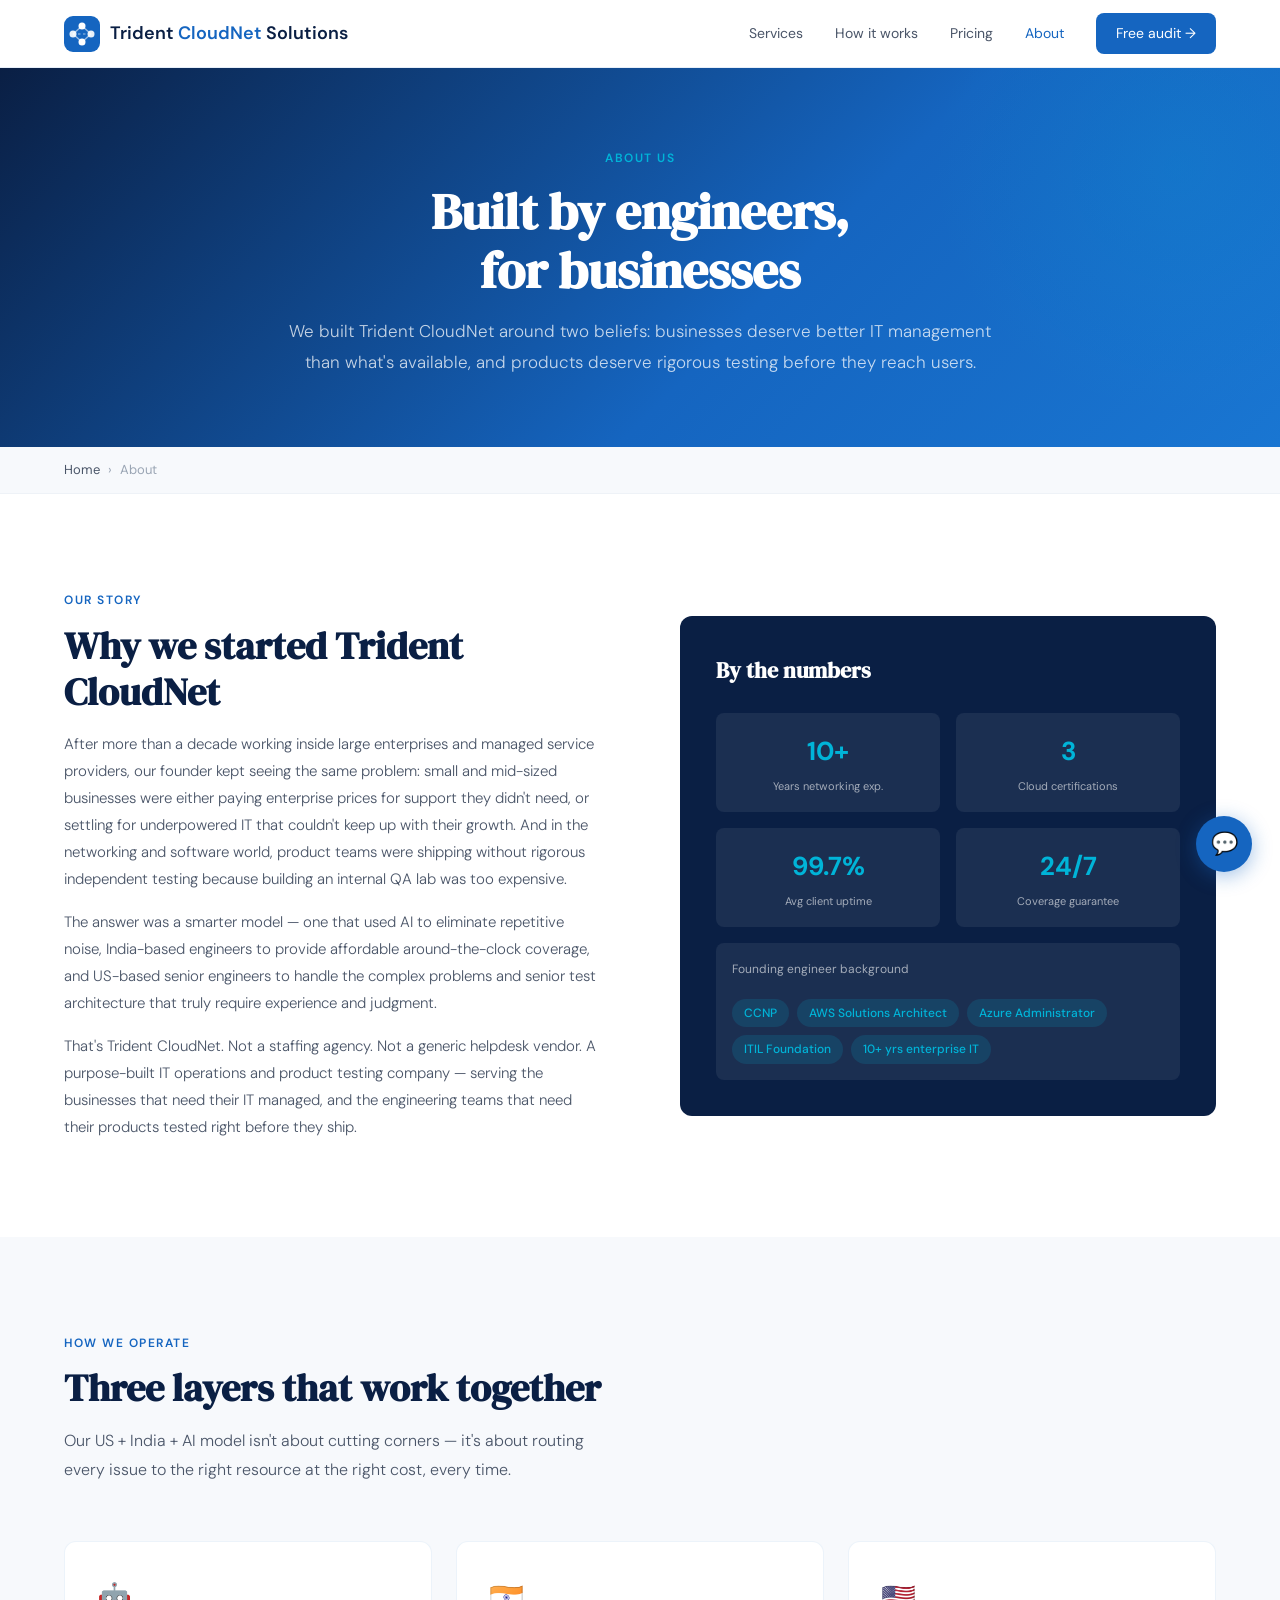
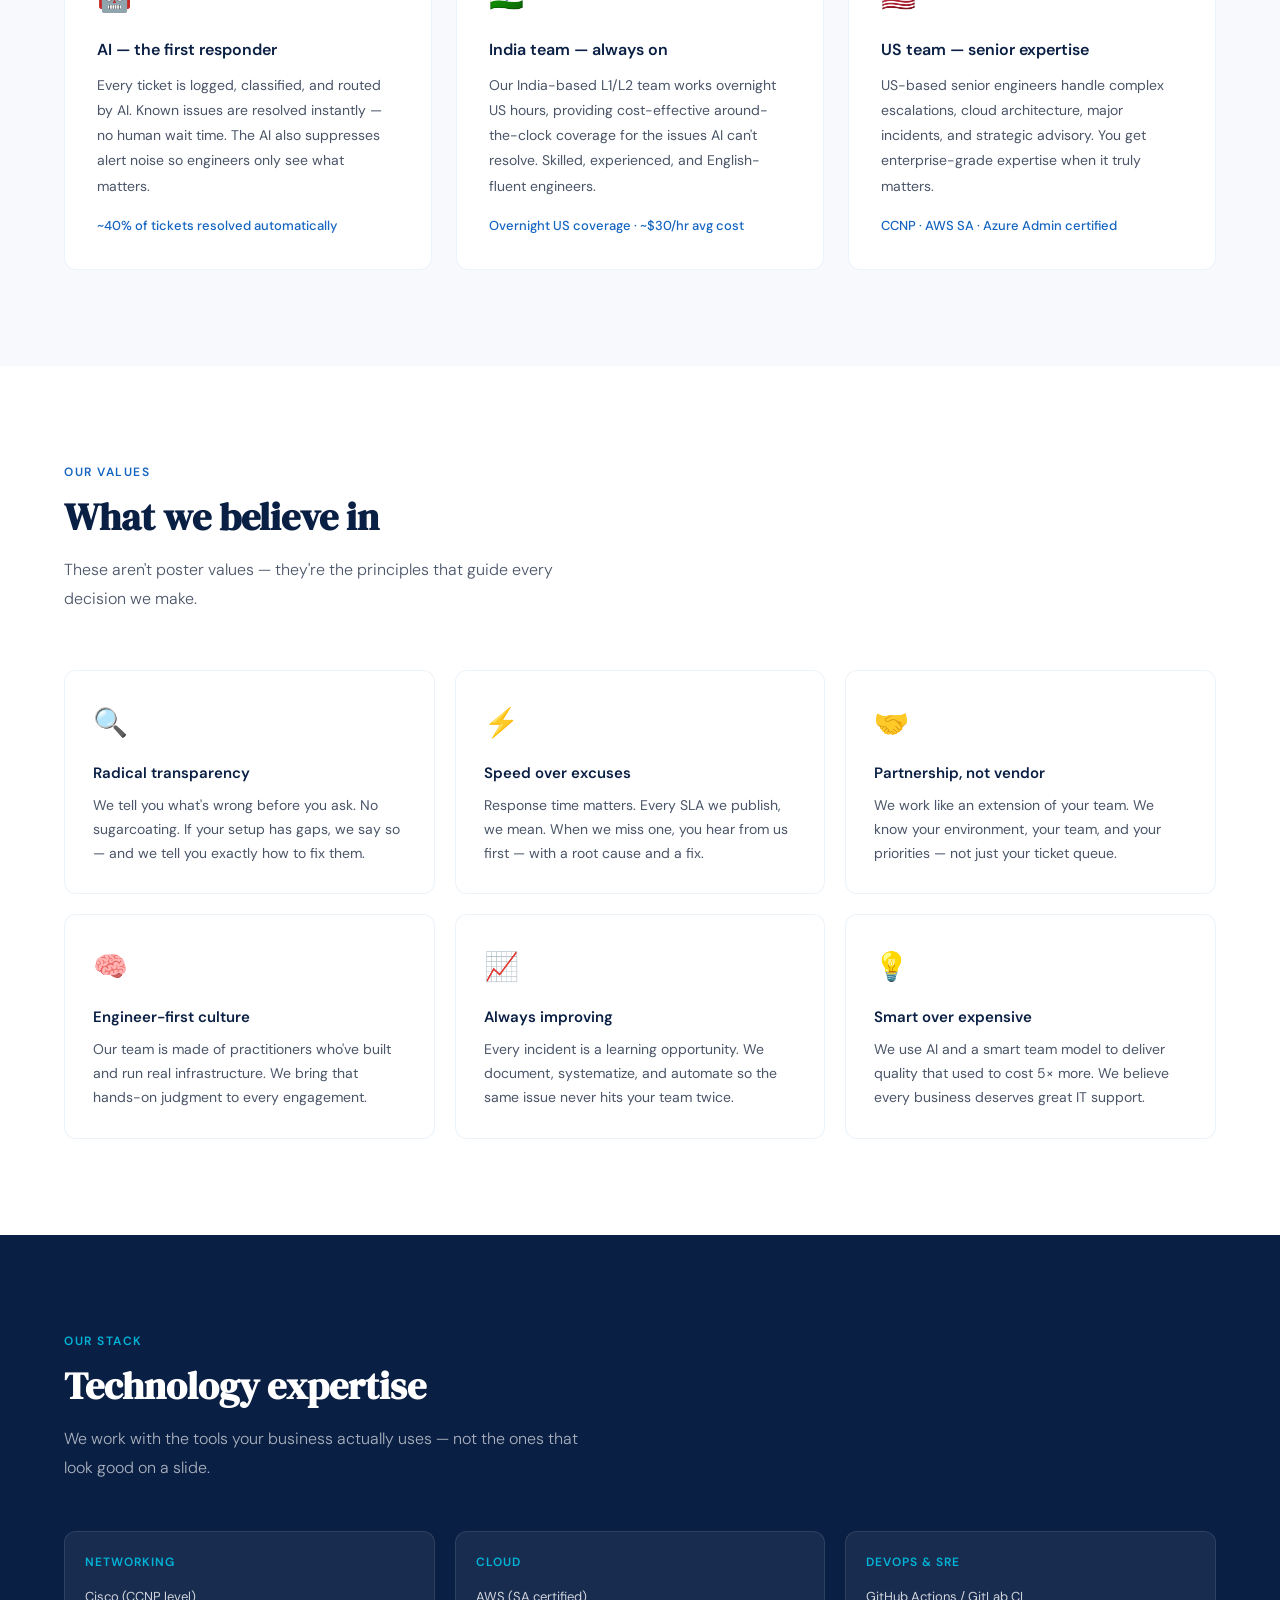
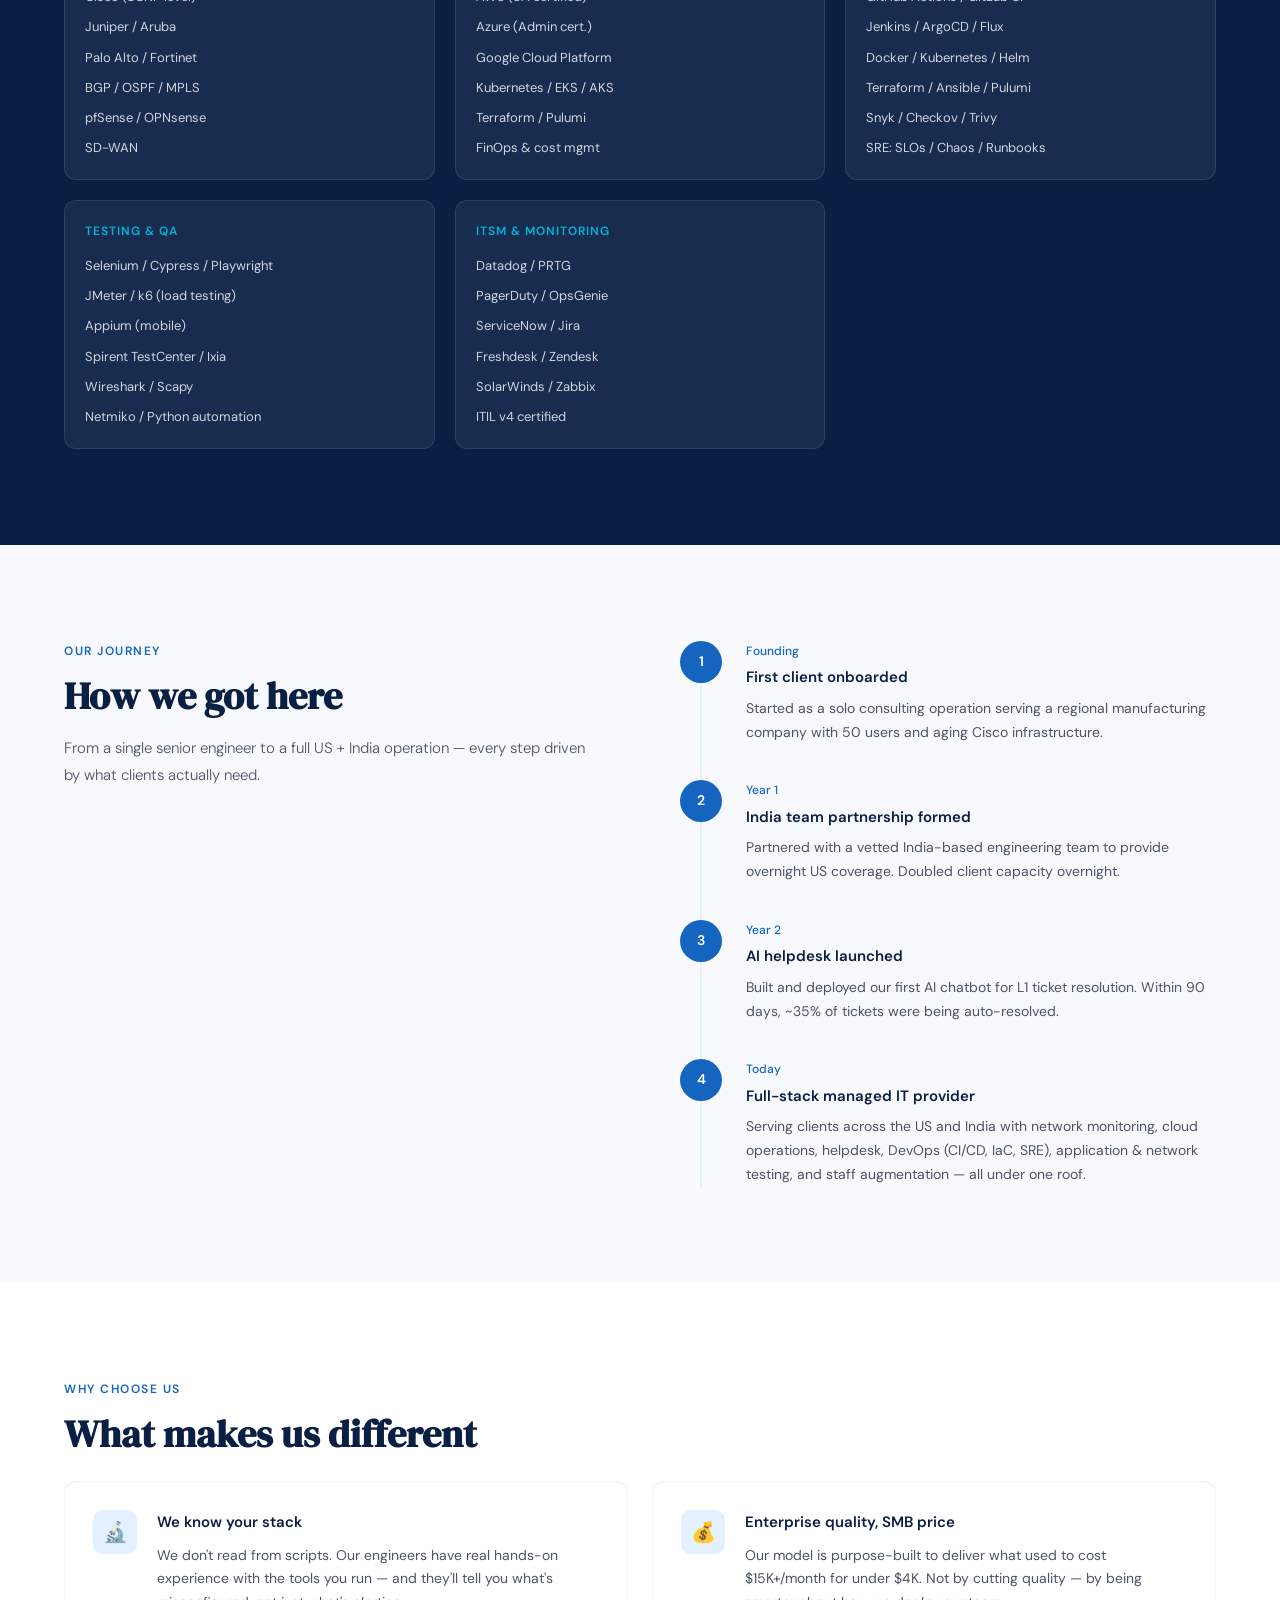
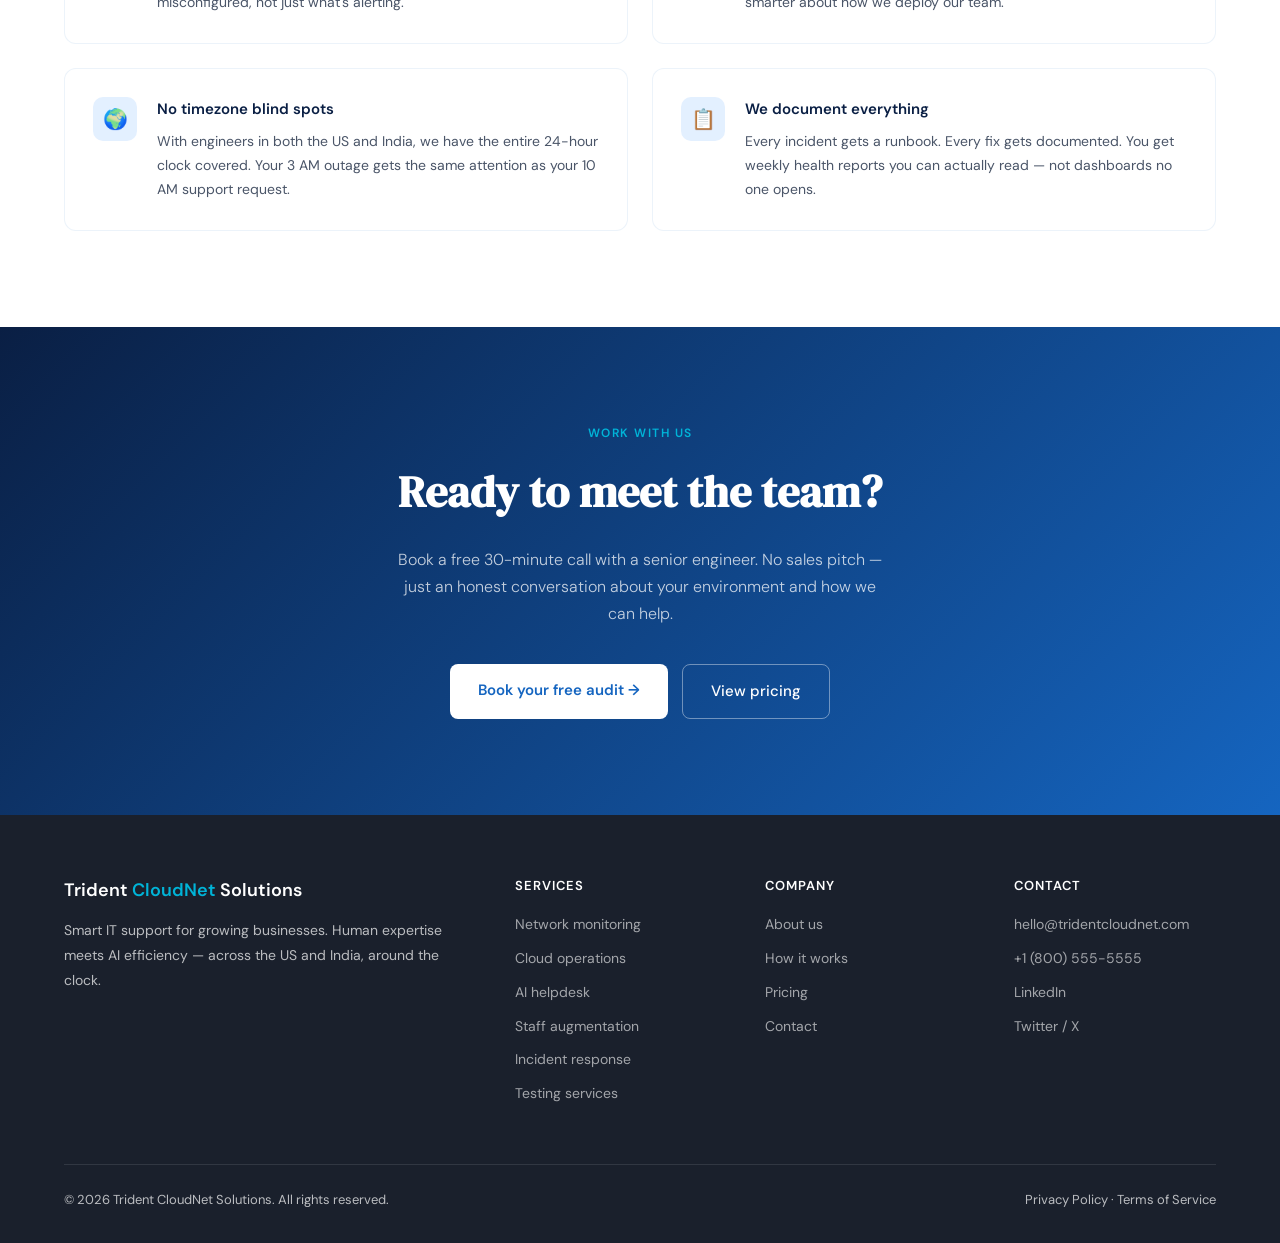
==== about.html @ 539b86b6 "Initial commit: multi-page website with MSP and testing services" ====
<!DOCTYPE html>
<html lang="en">
<head>
<meta charset="UTF-8"/>
<meta name="viewport" content="width=device-width, initial-scale=1.0"/>
<title>About Us – Trident CloudNet Solutions</title>
<meta name="description" content="Built by engineers with 10+ years in networking, cloud, IT operations, and product testing. Our US + India + AI model serves both MSP and testing clients with equal depth."/>
<link rel="preconnect" href="https://fonts.googleapis.com"/>
<link href="https://fonts.googleapis.com/css2?family=DM+Sans:ital,opsz,wght@0,9..40,300;0,9..40,400;0,9..40,500;0,9..40,600;1,9..40,300&family=DM+Serif+Display:ital@0;1&display=swap" rel="stylesheet"/>
<link rel="stylesheet" href="css/styles.css"/>
</head>
<body>

<!-- NAV -->
<nav>
  <a href="index.html" class="nav-logo">
    <svg viewBox="0 0 36 36" fill="none">
      <rect width="36" height="36" rx="9" fill="#1565C0"/>
      <circle cx="9" cy="18" r="3.5" fill="white" opacity=".9"/>
      <circle cx="27" cy="18" r="3.5" fill="white" opacity=".9"/>
      <circle cx="18" cy="10" r="3.5" fill="white"/>
      <circle cx="18" cy="26" r="3.5" fill="white"/>
      <line x1="9" y1="18" x2="18" y2="10" stroke="white" stroke-width="1.5" opacity=".55"/>
      <line x1="9" y1="18" x2="18" y2="26" stroke="white" stroke-width="1.5" opacity=".55"/>
      <line x1="27" y1="18" x2="18" y2="10" stroke="white" stroke-width="1.5" opacity=".55"/>
      <line x1="27" y1="18" x2="18" y2="26" stroke="white" stroke-width="1.5" opacity=".55"/>
      <line x1="9" y1="18" x2="27" y2="18" stroke="white" stroke-width="1.5" stroke-dasharray="2.5 2.5" opacity=".4"/>
    </svg>
    <span class="nav-logo-text">Trident <span>CloudNet</span> Solutions</span>
  </a>
  <div class="nav-links">
    <a href="services.html">Services</a>
    <a href="index.html#how">How it works</a>
    <a href="pricing.html">Pricing</a>
    <a href="about.html" class="active">About</a>
    <a href="contact.html" class="nav-cta">Free audit →</a>
  </div>
  <div class="nav-hamburger" onclick="toggleMenu()">
    <span></span><span></span><span></span>
  </div>
</nav>

<!-- PAGE HERO -->
<div class="page-hero">
  <div class="page-hero-inner">
    <div class="eyebrow">About us</div>
    <h1>Built by engineers,<br>for businesses</h1>
    <p>We built Trident CloudNet around two beliefs: businesses deserve better IT management than what's available, and products deserve rigorous testing before they reach users.</p>
  </div>
</div>

<!-- BREADCRUMB -->
<div class="breadcrumb">
  <div class="breadcrumb-inner">
    <a href="index.html">Home</a>
    <span>›</span>
    <span>About</span>
  </div>
</div>

<!-- OUR STORY -->
<section>
  <div class="section-inner">
    <div class="about-grid">
      <div>
        <div class="section-eyebrow">Our story</div>
        <h2 class="section-title">Why we started Trident CloudNet</h2>
        <p style="font-size:15px;color:#4A5568;line-height:1.8;font-weight:300;margin-bottom:16px">After more than a decade working inside large enterprises and managed service providers, our founder kept seeing the same problem: small and mid-sized businesses were either paying enterprise prices for support they didn't need, or settling for underpowered IT that couldn't keep up with their growth. And in the networking and software world, product teams were shipping without rigorous independent testing because building an internal QA lab was too expensive.</p>
        <p style="font-size:15px;color:#4A5568;line-height:1.8;font-weight:300;margin-bottom:16px">The answer was a smarter model — one that used AI to eliminate repetitive noise, India-based engineers to provide affordable around-the-clock coverage, and US-based senior engineers to handle the complex problems and senior test architecture that truly require experience and judgment.</p>
        <p style="font-size:15px;color:#4A5568;line-height:1.8;font-weight:300">That's Trident CloudNet. Not a staffing agency. Not a generic helpdesk vendor. A purpose-built IT operations and product testing company — serving the businesses that need their IT managed, and the engineering teams that need their products tested right before they ship.</p>
      </div>
      <div class="about-visual">
        <h3>By the numbers</h3>
        <div class="about-stat-row">
          <div class="about-stat-box"><div class="num">10+</div><div class="lbl">Years networking exp.</div></div>
          <div class="about-stat-box"><div class="num">3</div><div class="lbl">Cloud certifications</div></div>
        </div>
        <div class="about-stat-row">
          <div class="about-stat-box"><div class="num">99.7%</div><div class="lbl">Avg client uptime</div></div>
          <div class="about-stat-box"><div class="num">24/7</div><div class="lbl">Coverage guarantee</div></div>
        </div>
        <div style="background:rgba(255,255,255,0.07);border-radius:8px;padding:16px;margin-top:4px">
          <div style="font-size:12px;color:rgba(255,255,255,0.6);margin-bottom:8px">Founding engineer background</div>
          <div class="about-expertise">
            <span class="expertise-tag">CCNP</span>
            <span class="expertise-tag">AWS Solutions Architect</span>
            <span class="expertise-tag">Azure Administrator</span>
            <span class="expertise-tag">ITIL Foundation</span>
            <span class="expertise-tag">10+ yrs enterprise IT</span>
          </div>
        </div>
      </div>
    </div>
  </div>
</section>

<!-- OUR MODEL -->
<section style="background:var(--gray-100)">
  <div class="section-inner">
    <div class="section-eyebrow">How we operate</div>
    <h2 class="section-title">Three layers that work together</h2>
    <p class="section-sub">Our US + India + AI model isn't about cutting corners — it's about routing every issue to the right resource at the right cost, every time.</p>
    <div style="display:grid;grid-template-columns:repeat(3,1fr);gap:24px">
      <div style="background:var(--white);border-radius:var(--radius);padding:32px;border:1px solid rgba(21,101,192,0.08)">
        <div style="font-size:28px;margin-bottom:14px">🤖</div>
        <h3 style="font-size:16px;font-weight:600;color:var(--navy);margin-bottom:10px">AI — the first responder</h3>
        <p style="font-size:14px;color:var(--gray-600);line-height:1.8">Every ticket is logged, classified, and routed by AI. Known issues are resolved instantly — no human wait time. The AI also suppresses alert noise so engineers only see what matters.</p>
        <div style="margin-top:16px;font-size:13px;color:var(--blue);font-weight:500">~40% of tickets resolved automatically</div>
      </div>
      <div style="background:var(--white);border-radius:var(--radius);padding:32px;border:1px solid rgba(21,101,192,0.08)">
        <div style="font-size:28px;margin-bottom:14px">🇮🇳</div>
        <h3 style="font-size:16px;font-weight:600;color:var(--navy);margin-bottom:10px">India team — always on</h3>
        <p style="font-size:14px;color:var(--gray-600);line-height:1.8">Our India-based L1/L2 team works overnight US hours, providing cost-effective around-the-clock coverage for the issues AI can't resolve. Skilled, experienced, and English-fluent engineers.</p>
        <div style="margin-top:16px;font-size:13px;color:var(--blue);font-weight:500">Overnight US coverage · ~$30/hr avg cost</div>
      </div>
      <div style="background:var(--white);border-radius:var(--radius);padding:32px;border:1px solid rgba(21,101,192,0.08)">
        <div style="font-size:28px;margin-bottom:14px">🇺🇸</div>
        <h3 style="font-size:16px;font-weight:600;color:var(--navy);margin-bottom:10px">US team — senior expertise</h3>
        <p style="font-size:14px;color:var(--gray-600);line-height:1.8">US-based senior engineers handle complex escalations, cloud architecture, major incidents, and strategic advisory. You get enterprise-grade expertise when it truly matters.</p>
        <div style="margin-top:16px;font-size:13px;color:var(--blue);font-weight:500">CCNP · AWS SA · Azure Admin certified</div>
      </div>
    </div>
  </div>
</section>

<!-- VALUES -->
<section>
  <div class="section-inner">
    <div class="section-eyebrow">Our values</div>
    <h2 class="section-title">What we believe in</h2>
    <p class="section-sub">These aren't poster values — they're the principles that guide every decision we make.</p>
    <div class="values-grid">
      <div class="value-card">
        <div class="value-icon">🔍</div>
        <h3>Radical transparency</h3>
        <p>We tell you what's wrong before you ask. No sugarcoating. If your setup has gaps, we say so — and we tell you exactly how to fix them.</p>
      </div>
      <div class="value-card">
        <div class="value-icon">⚡</div>
        <h3>Speed over excuses</h3>
        <p>Response time matters. Every SLA we publish, we mean. When we miss one, you hear from us first — with a root cause and a fix.</p>
      </div>
      <div class="value-card">
        <div class="value-icon">🤝</div>
        <h3>Partnership, not vendor</h3>
        <p>We work like an extension of your team. We know your environment, your team, and your priorities — not just your ticket queue.</p>
      </div>
      <div class="value-card">
        <div class="value-icon">🧠</div>
        <h3>Engineer-first culture</h3>
        <p>Our team is made of practitioners who've built and run real infrastructure. We bring that hands-on judgment to every engagement.</p>
      </div>
      <div class="value-card">
        <div class="value-icon">📈</div>
        <h3>Always improving</h3>
        <p>Every incident is a learning opportunity. We document, systematize, and automate so the same issue never hits your team twice.</p>
      </div>
      <div class="value-card">
        <div class="value-icon">💡</div>
        <h3>Smart over expensive</h3>
        <p>We use AI and a smart team model to deliver quality that used to cost 5× more. We believe every business deserves great IT support.</p>
      </div>
    </div>
  </div>
</section>

<!-- EXPERTISE -->
<section style="background:var(--navy)">
  <div class="section-inner">
    <div class="section-eyebrow" style="color:var(--accent)">Our stack</div>
    <h2 class="section-title" style="color:white">Technology expertise</h2>
    <p style="font-size:16px;color:rgba(255,255,255,0.65);max-width:520px;line-height:1.8;margin-bottom:48px;font-weight:300">We work with the tools your business actually uses — not the ones that look good on a slide.</p>
    <div style="display:grid;grid-template-columns:repeat(3,1fr);gap:20px">
      <div style="background:rgba(255,255,255,0.06);border:1px solid rgba(255,255,255,0.1);border-radius:var(--radius);padding:20px">
        <div style="font-size:12px;font-weight:600;color:var(--accent);text-transform:uppercase;letter-spacing:1px;margin-bottom:14px">Networking</div>
        <div style="display:flex;flex-direction:column;gap:8px">
          <span style="font-size:13px;color:rgba(255,255,255,0.8)">Cisco (CCNP level)</span>
          <span style="font-size:13px;color:rgba(255,255,255,0.8)">Juniper / Aruba</span>
          <span style="font-size:13px;color:rgba(255,255,255,0.8)">Palo Alto / Fortinet</span>
          <span style="font-size:13px;color:rgba(255,255,255,0.8)">BGP / OSPF / MPLS</span>
          <span style="font-size:13px;color:rgba(255,255,255,0.8)">pfSense / OPNsense</span>
          <span style="font-size:13px;color:rgba(255,255,255,0.8)">SD-WAN</span>
        </div>
      </div>
      <div style="background:rgba(255,255,255,0.06);border:1px solid rgba(255,255,255,0.1);border-radius:var(--radius);padding:20px">
        <div style="font-size:12px;font-weight:600;color:var(--accent);text-transform:uppercase;letter-spacing:1px;margin-bottom:14px">Cloud</div>
        <div style="display:flex;flex-direction:column;gap:8px">
          <span style="font-size:13px;color:rgba(255,255,255,0.8)">AWS (SA certified)</span>
          <span style="font-size:13px;color:rgba(255,255,255,0.8)">Azure (Admin cert.)</span>
          <span style="font-size:13px;color:rgba(255,255,255,0.8)">Google Cloud Platform</span>
          <span style="font-size:13px;color:rgba(255,255,255,0.8)">Kubernetes / EKS / AKS</span>
          <span style="font-size:13px;color:rgba(255,255,255,0.8)">Terraform / Pulumi</span>
          <span style="font-size:13px;color:rgba(255,255,255,0.8)">FinOps &amp; cost mgmt</span>
        </div>
      </div>
      <div style="background:rgba(255,255,255,0.06);border:1px solid rgba(255,255,255,0.1);border-radius:var(--radius);padding:20px">
        <div style="font-size:12px;font-weight:600;color:var(--accent);text-transform:uppercase;letter-spacing:1px;margin-bottom:14px">DevOps &amp; SRE</div>
        <div style="display:flex;flex-direction:column;gap:8px">
          <span style="font-size:13px;color:rgba(255,255,255,0.8)">GitHub Actions / GitLab CI</span>
          <span style="font-size:13px;color:rgba(255,255,255,0.8)">Jenkins / ArgoCD / Flux</span>
          <span style="font-size:13px;color:rgba(255,255,255,0.8)">Docker / Kubernetes / Helm</span>
          <span style="font-size:13px;color:rgba(255,255,255,0.8)">Terraform / Ansible / Pulumi</span>
          <span style="font-size:13px;color:rgba(255,255,255,0.8)">Snyk / Checkov / Trivy</span>
          <span style="font-size:13px;color:rgba(255,255,255,0.8)">SRE: SLOs / Chaos / Runbooks</span>
        </div>
      </div>
      <div style="background:rgba(255,255,255,0.06);border:1px solid rgba(255,255,255,0.1);border-radius:var(--radius);padding:20px">
        <div style="font-size:12px;font-weight:600;color:var(--accent);text-transform:uppercase;letter-spacing:1px;margin-bottom:14px">Testing &amp; QA</div>
        <div style="display:flex;flex-direction:column;gap:8px">
          <span style="font-size:13px;color:rgba(255,255,255,0.8)">Selenium / Cypress / Playwright</span>
          <span style="font-size:13px;color:rgba(255,255,255,0.8)">JMeter / k6 (load testing)</span>
          <span style="font-size:13px;color:rgba(255,255,255,0.8)">Appium (mobile)</span>
          <span style="font-size:13px;color:rgba(255,255,255,0.8)">Spirent TestCenter / Ixia</span>
          <span style="font-size:13px;color:rgba(255,255,255,0.8)">Wireshark / Scapy</span>
          <span style="font-size:13px;color:rgba(255,255,255,0.8)">Netmiko / Python automation</span>
        </div>
      </div>
      <div style="background:rgba(255,255,255,0.06);border:1px solid rgba(255,255,255,0.1);border-radius:var(--radius);padding:20px">
        <div style="font-size:12px;font-weight:600;color:var(--accent);text-transform:uppercase;letter-spacing:1px;margin-bottom:14px">ITSM &amp; monitoring</div>
        <div style="display:flex;flex-direction:column;gap:8px">
          <span style="font-size:13px;color:rgba(255,255,255,0.8)">Datadog / PRTG</span>
          <span style="font-size:13px;color:rgba(255,255,255,0.8)">PagerDuty / OpsGenie</span>
          <span style="font-size:13px;color:rgba(255,255,255,0.8)">ServiceNow / Jira</span>
          <span style="font-size:13px;color:rgba(255,255,255,0.8)">Freshdesk / Zendesk</span>
          <span style="font-size:13px;color:rgba(255,255,255,0.8)">SolarWinds / Zabbix</span>
          <span style="font-size:13px;color:rgba(255,255,255,0.8)">ITIL v4 certified</span>
        </div>
      </div>
    </div>
  </div>
</section>

<!-- MILESTONES / TIMELINE -->
<section style="background:var(--gray-100)">
  <div class="section-inner">
    <div style="display:grid;grid-template-columns:1fr 1fr;gap:80px;align-items:start">
      <div>
        <div class="section-eyebrow">Our journey</div>
        <h2 class="section-title">How we got here</h2>
        <p style="font-size:15px;color:#4A5568;line-height:1.8;font-weight:300">From a single senior engineer to a full US + India operation — every step driven by what clients actually need.</p>
      </div>
      <div class="timeline">
        <div class="timeline-item">
          <div class="timeline-dot">1</div>
          <div class="timeline-content">
            <div class="timeline-year">Founding</div>
            <h4>First client onboarded</h4>
            <p>Started as a solo consulting operation serving a regional manufacturing company with 50 users and aging Cisco infrastructure.</p>
          </div>
        </div>
        <div class="timeline-item">
          <div class="timeline-dot">2</div>
          <div class="timeline-content">
            <div class="timeline-year">Year 1</div>
            <h4>India team partnership formed</h4>
            <p>Partnered with a vetted India-based engineering team to provide overnight US coverage. Doubled client capacity overnight.</p>
          </div>
        </div>
        <div class="timeline-item">
          <div class="timeline-dot">3</div>
          <div class="timeline-content">
            <div class="timeline-year">Year 2</div>
            <h4>AI helpdesk launched</h4>
            <p>Built and deployed our first AI chatbot for L1 ticket resolution. Within 90 days, ~35% of tickets were being auto-resolved.</p>
          </div>
        </div>
        <div class="timeline-item">
          <div class="timeline-dot">4</div>
          <div class="timeline-content">
            <div class="timeline-year">Today</div>
            <h4>Full-stack managed IT provider</h4>
            <p>Serving clients across the US and India with network monitoring, cloud operations, helpdesk, DevOps (CI/CD, IaC, SRE), application &amp; network testing, and staff augmentation — all under one roof.</p>
          </div>
        </div>
      </div>
    </div>
  </div>
</section>

<!-- WHY US -->
<section>
  <div class="section-inner">
    <div class="section-eyebrow">Why choose us</div>
    <h2 class="section-title">What makes us different</h2>
    <div style="display:grid;grid-template-columns:1fr 1fr;gap:24px;margin-top:24px">
      <div style="background:var(--white);border:1px solid rgba(21,101,192,0.08);border-radius:var(--radius);padding:28px;display:flex;gap:20px">
        <div style="width:44px;height:44px;border-radius:10px;background:var(--blue-pale);display:flex;align-items:center;justify-content:center;flex-shrink:0;font-size:20px">🔬</div>
        <div>
          <h3 style="font-size:15px;font-weight:600;color:var(--navy);margin-bottom:8px">We know your stack</h3>
          <p style="font-size:14px;color:var(--gray-600);line-height:1.7">We don't read from scripts. Our engineers have real hands-on experience with the tools you run — and they'll tell you what's misconfigured, not just what's alerting.</p>
        </div>
      </div>
      <div style="background:var(--white);border:1px solid rgba(21,101,192,0.08);border-radius:var(--radius);padding:28px;display:flex;gap:20px">
        <div style="width:44px;height:44px;border-radius:10px;background:var(--blue-pale);display:flex;align-items:center;justify-content:center;flex-shrink:0;font-size:20px">💰</div>
        <div>
          <h3 style="font-size:15px;font-weight:600;color:var(--navy);margin-bottom:8px">Enterprise quality, SMB price</h3>
          <p style="font-size:14px;color:var(--gray-600);line-height:1.7">Our model is purpose-built to deliver what used to cost $15K+/month for under $4K. Not by cutting quality — by being smarter about how we deploy our team.</p>
        </div>
      </div>
      <div style="background:var(--white);border:1px solid rgba(21,101,192,0.08);border-radius:var(--radius);padding:28px;display:flex;gap:20px">
        <div style="width:44px;height:44px;border-radius:10px;background:var(--blue-pale);display:flex;align-items:center;justify-content:center;flex-shrink:0;font-size:20px">🌍</div>
        <div>
          <h3 style="font-size:15px;font-weight:600;color:var(--navy);margin-bottom:8px">No timezone blind spots</h3>
          <p style="font-size:14px;color:var(--gray-600);line-height:1.7">With engineers in both the US and India, we have the entire 24-hour clock covered. Your 3 AM outage gets the same attention as your 10 AM support request.</p>
        </div>
      </div>
      <div style="background:var(--white);border:1px solid rgba(21,101,192,0.08);border-radius:var(--radius);padding:28px;display:flex;gap:20px">
        <div style="width:44px;height:44px;border-radius:10px;background:var(--blue-pale);display:flex;align-items:center;justify-content:center;flex-shrink:0;font-size:20px">📋</div>
        <div>
          <h3 style="font-size:15px;font-weight:600;color:var(--navy);margin-bottom:8px">We document everything</h3>
          <p style="font-size:14px;color:var(--gray-600);line-height:1.7">Every incident gets a runbook. Every fix gets documented. You get weekly health reports you can actually read — not dashboards no one opens.</p>
        </div>
      </div>
    </div>
  </div>
</section>

<!-- CTA -->
<section class="cta-section">
  <div class="section-inner">
    <div class="section-eyebrow" style="color:#00B4D8">Work with us</div>
    <h2>Ready to meet the team?</h2>
    <p>Book a free 30-minute call with a senior engineer. No sales pitch — just an honest conversation about your environment and how we can help.</p>
    <div class="cta-btns">
      <a href="contact.html" class="btn-white">Book your free audit →</a>
      <a href="pricing.html" class="btn-ghost">View pricing</a>
    </div>
  </div>
</section>

<!-- FOOTER -->
<footer>
  <div class="footer-inner">
    <div class="footer-top">
      <div class="footer-brand">
        <h3>Trident <span>CloudNet</span> Solutions</h3>
        <p>Smart IT support for growing businesses. Human expertise meets AI efficiency — across the US and India, around the clock.</p>
      </div>
      <div class="footer-col">
        <h4>Services</h4>
        <a href="services.html">Network monitoring</a>
        <a href="services.html">Cloud operations</a>
        <a href="services.html">AI helpdesk</a>
        <a href="services.html">Staff augmentation</a>
        <a href="services.html">Incident response</a>
        <a href="services.html#testing">Testing services</a>
      </div>
      <div class="footer-col">
        <h4>Company</h4>
        <a href="about.html">About us</a>
        <a href="index.html#how">How it works</a>
        <a href="pricing.html">Pricing</a>
        <a href="contact.html">Contact</a>
      </div>
      <div class="footer-col">
        <h4>Contact</h4>
        <a href="mailto:hello@tridentcloudnet.com">hello@tridentcloudnet.com</a>
        <a href="tel:+18005555555">+1 (800) 555-5555</a>
        <a href="#">LinkedIn</a>
        <a href="#">Twitter / X</a>
      </div>
    </div>
    <div class="footer-bottom">
      <span>© 2026 Trident CloudNet Solutions. All rights reserved.</span>
      <span>Privacy Policy · Terms of Service</span>
    </div>
  </div>
</footer>

<!-- CHAT WIDGET -->
<div class="chat-widget">
  <div class="chat-panel" id="chatPanel">
    <div class="chat-header">
      <div class="chat-avatar">🤖</div>
      <div class="chat-header-info">
        <h4>Trident CloudNet AI Support</h4>
        <p>Typically replies in seconds</p>
      </div>
    </div>
    <div class="chat-messages" id="chatMessages">
      <div class="chat-msg bot">Want to learn more about how we work? Ask me anything. 👋</div>
    </div>
    <div class="chat-quick" id="quickBtns">
      <button class="chat-quick-btn" onclick="quickMsg('What services do you offer?')">Services</button>
      <button class="chat-quick-btn" onclick="quickMsg('What is your pricing?')">Pricing</button>
      <button class="chat-quick-btn" onclick="quickMsg('Book a free audit')">Free audit</button>
    </div>
    <div class="chat-input-row">
      <input type="text" id="chatInput" placeholder="Type a message..." onkeypress="handleKey(event)"/>
      <button class="chat-send" onclick="sendMsg()">
        <svg viewBox="0 0 24 24"><path d="M22 2L11 13M22 2L15 22 11 13 2 9l20-7z"/></svg>
      </button>
    </div>
  </div>
  <button class="chat-btn" onclick="toggleChat()" title="Chat with us">💬</button>
</div>

<script src="js/main.js"></script>
</body>
</html>
---- css/styles.css ----
/* =============================================
   Trident CloudNet Solutions — Shared Styles
   ============================================= */

*, *::before, *::after { box-sizing: border-box; margin: 0; padding: 0; }

:root {
  --navy: #0A1F44;
  --blue: #1565C0;
  --blue-light: #1976D2;
  --blue-pale: #E3F0FF;
  --accent: #00B4D8;
  --white: #FFFFFF;
  --gray-100: #F7F9FC;
  --gray-200: #EEF2F7;
  --gray-400: #9AA5B4;
  --gray-600: #4A5568;
  --gray-900: #1A202C;
  --green: #22C55E;
  --radius: 12px;
  --radius-sm: 8px;
  --shadow: 0 4px 24px rgba(10,31,68,0.08);
  --shadow-md: 0 8px 40px rgba(10,31,68,0.13);
}

html { scroll-behavior: smooth; }
body { font-family: 'DM Sans', sans-serif; color: var(--gray-900); background: var(--white); font-size: 16px; line-height: 1.7; }

/* ---- NAV ---- */
nav {
  position: sticky; top: 0; z-index: 100;
  display: flex; align-items: center; justify-content: space-between;
  padding: 0 5%; height: 68px;
  background: rgba(255,255,255,0.96); backdrop-filter: blur(12px);
  border-bottom: 1px solid rgba(21,101,192,0.1);
}
.nav-logo { display: flex; align-items: center; gap: 10px; text-decoration: none; }
.nav-logo svg { width: 36px; height: 36px; }
.nav-logo-text { font-size: 18px; font-weight: 600; color: var(--navy); }
.nav-logo-text span { color: var(--blue); }
.nav-links { display: flex; align-items: center; gap: 32px; }
.nav-links a { text-decoration: none; font-size: 14px; color: var(--gray-600); font-weight: 400; transition: color .2s; }
.nav-links a:hover, .nav-links a.active { color: var(--blue); }
.nav-cta { background: var(--blue); color: #fff !important; padding: 9px 20px; border-radius: var(--radius-sm); font-size: 14px; font-weight: 500; text-decoration: none; transition: background .2s, transform .1s; display: inline-block; }
.nav-cta:hover { background: var(--blue-light) !important; transform: translateY(-1px); }
.nav-hamburger { display: none; flex-direction: column; gap: 5px; cursor: pointer; padding: 4px; }
.nav-hamburger span { width: 22px; height: 2px; background: var(--gray-900); border-radius: 2px; }

/* ---- HERO (home) ---- */
.hero {
  min-height: 88vh; display: flex; align-items: center;
  padding: 80px 5%;
  background: linear-gradient(135deg, #f0f6ff 0%, #ffffff 50%, #e8f4fb 100%);
  position: relative; overflow: hidden;
}
.hero::before {
  content: ''; position: absolute; top: -200px; right: -200px;
  width: 600px; height: 600px; border-radius: 50%;
  background: radial-gradient(circle, rgba(21,101,192,0.06) 0%, transparent 70%);
  pointer-events: none;
}
.hero-inner { max-width: 1200px; margin: 0 auto; display: grid; grid-template-columns: 1fr 1fr; gap: 80px; align-items: center; width: 100%; }
.hero-badge { display: inline-flex; align-items: center; gap: 8px; background: var(--blue-pale); border: 1px solid rgba(21,101,192,0.2); border-radius: 20px; padding: 6px 16px; font-size: 13px; color: var(--blue); margin-bottom: 24px; font-weight: 500; }
.hero-badge-dot { width: 7px; height: 7px; border-radius: 50%; background: var(--green); animation: pulse 2s infinite; }
@keyframes pulse { 0%,100%{opacity:1;transform:scale(1)} 50%{opacity:.6;transform:scale(1.3)} }
.hero h1 { font-family: 'DM Serif Display', serif; font-size: clamp(36px, 4.5vw, 56px); line-height: 1.15; color: var(--navy); margin-bottom: 20px; }
.hero h1 em { font-style: italic; color: var(--blue); }
.hero-sub { font-size: 17px; color: var(--gray-600); max-width: 480px; margin-bottom: 36px; line-height: 1.8; font-weight: 300; }
.hero-btns { display: flex; gap: 14px; flex-wrap: wrap; margin-bottom: 48px; }
.hero-trust { display: flex; align-items: center; gap: 16px; flex-wrap: wrap; }
.hero-flag-chip { display: flex; align-items: center; gap: 6px; font-size: 13px; color: var(--gray-600); }
.hero-flag-chip .flag { font-size: 18px; }
.hero-divider { color: var(--gray-400); }

/* Hero visual cards */
.hero-visual { position: relative; }
.hero-card-main {
  background: var(--white); border-radius: var(--radius); padding: 28px;
  box-shadow: var(--shadow-md); border: 1px solid rgba(21,101,192,0.1);
}
.hero-card-main h3 { font-size: 13px; font-weight: 500; color: var(--gray-600); margin-bottom: 20px; text-transform: uppercase; letter-spacing: .8px; }
.ticket-item { display: flex; align-items: center; gap: 12px; padding: 10px 0; border-bottom: 1px solid var(--gray-200); }
.ticket-item:last-child { border: none; }
.ticket-dot { width: 8px; height: 8px; border-radius: 50%; flex-shrink: 0; }
.dot-green { background: var(--green); }
.dot-blue { background: var(--blue); }
.dot-orange { background: #F59E0B; }
.ticket-info { flex: 1; }
.ticket-title { font-size: 13px; font-weight: 500; color: var(--gray-900); }
.ticket-sub { font-size: 11px; color: var(--gray-400); }
.ticket-badge { font-size: 11px; padding: 2px 8px; border-radius: 10px; font-weight: 500; }
.badge-ai { background: #E0F2FE; color: #0369A1; }
.badge-human { background: #D1FAE5; color: #065F46; }
.badge-open { background: #FEF3C7; color: #92400E; }
.hero-card-float {
  position: absolute; bottom: -20px; right: -20px;
  background: var(--navy); border-radius: var(--radius-sm); padding: 16px 20px;
  color: white; min-width: 180px; box-shadow: var(--shadow-md);
}
.hero-card-float .stat-num { font-size: 28px; font-weight: 600; color: var(--accent); }
.hero-card-float .stat-label { font-size: 12px; color: rgba(255,255,255,0.7); margin-top: 2px; }
.hero-card-float2 {
  position: absolute; top: -24px; left: -24px;
  background: var(--green); border-radius: var(--radius-sm); padding: 12px 16px;
  color: white; box-shadow: var(--shadow);
}
.hero-card-float2 .float-text { font-size: 12px; font-weight: 500; }
.hero-card-float2 .float-sub { font-size: 11px; opacity: 0.85; }

/* ---- PAGE HERO (inner pages) ---- */
.page-hero {
  background: linear-gradient(135deg, var(--navy) 0%, #1565C0 60%, #1976D2 100%);
  padding: 80px 5% 70px;
  text-align: center;
  position: relative;
  overflow: hidden;
}
.page-hero::before {
  content: ''; position: absolute; top: -150px; right: -150px;
  width: 500px; height: 500px; border-radius: 50%;
  background: radial-gradient(circle, rgba(0,180,216,0.12) 0%, transparent 70%);
  pointer-events: none;
}
.page-hero-inner { max-width: 720px; margin: 0 auto; position: relative; }
.page-hero .eyebrow { font-size: 12px; font-weight: 600; color: var(--accent); text-transform: uppercase; letter-spacing: 1.5px; margin-bottom: 14px; }
.page-hero h1 { font-family: 'DM Serif Display', serif; font-size: clamp(32px, 4vw, 52px); color: white; line-height: 1.15; margin-bottom: 16px; }
.page-hero p { font-size: 17px; color: rgba(255,255,255,0.75); font-weight: 300; line-height: 1.8; }

/* ---- BREADCRUMB ---- */
.breadcrumb { background: var(--gray-100); border-bottom: 1px solid var(--gray-200); padding: 12px 5%; }
.breadcrumb-inner { max-width: 1200px; margin: 0 auto; display: flex; align-items: center; gap: 8px; font-size: 13px; color: var(--gray-400); }
.breadcrumb a { color: var(--gray-600); text-decoration: none; transition: color .2s; }
.breadcrumb a:hover { color: var(--blue); }
.breadcrumb span { color: var(--gray-400); }

/* ---- STATS BAR ---- */
.stats-bar { background: var(--navy); padding: 40px 5%; }
.stats-inner { max-width: 1200px; margin: 0 auto; display: grid; grid-template-columns: repeat(4,1fr); gap: 1px; }
.stat-box { text-align: center; padding: 0 24px; border-right: 1px solid rgba(255,255,255,0.1); }
.stat-box:last-child { border: none; }
.stat-box-num { font-size: 36px; font-weight: 600; color: var(--accent); font-family: 'DM Serif Display', serif; }
.stat-box-label { font-size: 13px; color: rgba(255,255,255,0.65); margin-top: 4px; }

/* ---- BUTTONS ---- */
.btn-primary { background: var(--blue); color: #fff; padding: 14px 28px; border-radius: var(--radius-sm); font-size: 15px; font-weight: 500; text-decoration: none; transition: all .2s; display: inline-block; border: none; cursor: pointer; }
.btn-primary:hover { background: var(--blue-light); transform: translateY(-2px); box-shadow: 0 8px 24px rgba(21,101,192,0.3); }
.btn-outline { background: transparent; color: var(--navy); padding: 14px 28px; border-radius: var(--radius-sm); font-size: 15px; font-weight: 500; text-decoration: none; border: 1.5px solid rgba(10,31,68,0.2); transition: all .2s; display: inline-block; cursor: pointer; }
.btn-outline:hover { border-color: var(--blue); color: var(--blue); }
.btn-white { background: white; color: var(--blue); padding: 14px 28px; border-radius: var(--radius-sm); font-size: 15px; font-weight: 600; text-decoration: none; transition: all .2s; display: inline-block; }
.btn-white:hover { transform: translateY(-2px); box-shadow: 0 8px 24px rgba(0,0,0,0.2); }
.btn-ghost { background: transparent; color: white; padding: 14px 28px; border-radius: var(--radius-sm); font-size: 15px; font-weight: 500; text-decoration: none; border: 1.5px solid rgba(255,255,255,0.4); transition: all .2s; display: inline-block; }
.btn-ghost:hover { background: rgba(255,255,255,0.1); }

/* ---- SECTIONS ---- */
section { padding: 96px 5%; }
.section-inner { max-width: 1200px; margin: 0 auto; }
.section-eyebrow { font-size: 12px; font-weight: 600; color: var(--blue); text-transform: uppercase; letter-spacing: 1.5px; margin-bottom: 12px; }
.section-title { font-family: 'DM Serif Display', serif; font-size: clamp(28px, 3vw, 42px); color: var(--navy); line-height: 1.2; margin-bottom: 16px; }
.section-sub { font-size: 16px; color: var(--gray-600); max-width: 520px; line-height: 1.8; margin-bottom: 56px; font-weight: 300; }

/* ---- SERVICES ---- */
.services-bg { background: var(--gray-100); }
.services-grid { display: grid; grid-template-columns: repeat(3,1fr); gap: 20px; }
.service-card { background: var(--white); border-radius: var(--radius); padding: 28px; border: 1px solid rgba(21,101,192,0.08); transition: all .25s; }
.service-card:hover { transform: translateY(-4px); box-shadow: var(--shadow-md); border-color: rgba(21,101,192,0.2); }
.service-icon { width: 44px; height: 44px; border-radius: 10px; display: flex; align-items: center; justify-content: center; margin-bottom: 18px; }
.service-card h3 { font-size: 16px; font-weight: 600; color: var(--navy); margin-bottom: 8px; }
.service-card p { font-size: 14px; color: var(--gray-600); line-height: 1.7; }
.service-tag { display: inline-block; font-size: 11px; font-weight: 500; padding: 3px 10px; border-radius: 10px; margin-top: 14px; }
.service-card .service-features { list-style: none; margin-top: 16px; display: flex; flex-direction: column; gap: 8px; }
.service-card .service-features li { font-size: 13px; color: var(--gray-600); display: flex; align-items: flex-start; gap: 8px; }
.service-card .service-features li::before { content: '✓'; color: var(--green); font-weight: 700; flex-shrink: 0; }
.service-card .service-tools { display: flex; flex-wrap: wrap; gap: 6px; margin-top: 16px; }
.tool-tag { font-size: 11px; background: var(--gray-200); color: var(--gray-600); padding: 3px 9px; border-radius: 8px; }

/* ---- HOW IT WORKS ---- */
.how-grid { display: grid; grid-template-columns: repeat(4,1fr); gap: 24px; position: relative; }
.how-grid::before {
  content: ''; position: absolute; top: 28px; left: 60px; right: 60px; height: 2px;
  background: repeating-linear-gradient(90deg, var(--blue) 0, var(--blue) 8px, transparent 8px, transparent 16px);
  opacity: 0.25; z-index: 0;
}
.how-step { background: var(--white); border-radius: var(--radius); padding: 28px 22px; border: 1px solid rgba(21,101,192,0.08); position: relative; z-index: 1; text-align: center; }
.how-num { width: 44px; height: 44px; border-radius: 50%; background: var(--blue); color: white; font-size: 16px; font-weight: 600; display: flex; align-items: center; justify-content: center; margin: 0 auto 18px; }
.how-step h3 { font-size: 15px; font-weight: 600; color: var(--navy); margin-bottom: 8px; }
.how-step p { font-size: 13px; color: var(--gray-600); line-height: 1.7; }

/* ---- AI STACK ---- */
.ai-bg { background: var(--navy); }
.ai-bg .section-title { color: var(--white); }
.ai-bg .section-sub { color: rgba(255,255,255,0.65); }
.ai-bg .section-eyebrow { color: var(--accent); }
.ai-flow { display: flex; align-items: center; gap: 0; margin-bottom: 56px; flex-wrap: wrap; }
.ai-flow-step { background: rgba(255,255,255,0.07); border: 1px solid rgba(255,255,255,0.12); border-radius: var(--radius-sm); padding: 16px 20px; flex: 1; min-width: 140px; }
.ai-flow-step .ai-step-pct { font-size: 22px; font-weight: 600; color: var(--accent); }
.ai-flow-step .ai-step-label { font-size: 12px; color: rgba(255,255,255,0.65); margin-top: 4px; }
.ai-flow-arrow { color: rgba(255,255,255,0.3); font-size: 20px; padding: 0 12px; flex-shrink: 0; }
.ai-cards { display: grid; grid-template-columns: repeat(2,1fr); gap: 16px; }
.ai-card { background: rgba(255,255,255,0.06); border: 1px solid rgba(255,255,255,0.1); border-radius: var(--radius); padding: 22px; display: flex; gap: 16px; }
.ai-card-icon { width: 36px; height: 36px; border-radius: 8px; background: rgba(0,180,216,0.15); display: flex; align-items: center; justify-content: center; flex-shrink: 0; }
.ai-card h3 { font-size: 14px; font-weight: 600; color: var(--white); margin-bottom: 6px; }
.ai-card p { font-size: 13px; color: rgba(255,255,255,0.6); line-height: 1.7; }

/* ---- PRICING ---- */
.pricing-grid { display: grid; grid-template-columns: repeat(3,1fr); gap: 24px; }
.price-card { background: var(--white); border-radius: var(--radius); padding: 32px; border: 1.5px solid rgba(21,101,192,0.1); position: relative; transition: all .2s; }
.price-card:hover { box-shadow: var(--shadow-md); }
.price-card.featured { border: 2px solid var(--blue); }
.price-popular { position: absolute; top: -14px; left: 50%; transform: translateX(-50%); background: var(--blue); color: white; font-size: 12px; font-weight: 600; padding: 4px 18px; border-radius: 20px; white-space: nowrap; }
.price-tier { font-size: 13px; font-weight: 600; color: var(--blue); text-transform: uppercase; letter-spacing: 1px; margin-bottom: 8px; }
.price-amount { font-size: 42px; font-weight: 700; color: var(--navy); font-family: 'DM Serif Display', serif; }
.price-amount sub { font-size: 16px; font-weight: 400; color: var(--gray-600); font-family: 'DM Sans', sans-serif; }
.price-amount sup { font-size: 20px; }
.price-period { font-size: 13px; color: var(--gray-400); margin-bottom: 8px; }
.price-desc { font-size: 13px; color: var(--gray-600); padding-bottom: 20px; border-bottom: 1px solid var(--gray-200); margin-bottom: 20px; }
.price-features { list-style: none; display: flex; flex-direction: column; gap: 10px; margin-bottom: 28px; }
.price-features li { display: flex; align-items: flex-start; gap: 8px; font-size: 14px; color: var(--gray-600); }
.price-features li::before { content: '✓'; color: var(--green); font-weight: 700; flex-shrink: 0; margin-top: 1px; }
.price-features li.na { opacity: .4; }
.price-features li.na::before { content: '–'; color: var(--gray-400); }
.price-card .btn-primary, .price-card .btn-outline { width: 100%; text-align: center; display: block; padding: 12px; font-size: 14px; }

/* Comparison table */
.compare-table { width: 100%; border-collapse: collapse; margin-top: 48px; }
.compare-table th, .compare-table td { padding: 14px 18px; text-align: left; font-size: 14px; border-bottom: 1px solid var(--gray-200); }
.compare-table th { background: var(--navy); color: white; font-weight: 500; font-size: 13px; }
.compare-table th:first-child { border-radius: 8px 0 0 0; }
.compare-table th:last-child { border-radius: 0 8px 0 0; }
.compare-table tr:nth-child(even) td { background: var(--gray-100); }
.compare-table td:first-child { font-weight: 500; color: var(--navy); }
.compare-table .check { color: var(--green); font-weight: 700; }
.compare-table .dash { color: var(--gray-400); }

/* FAQ */
.faq-list { display: flex; flex-direction: column; gap: 0; border: 1px solid var(--gray-200); border-radius: var(--radius); overflow: hidden; }
.faq-item { border-bottom: 1px solid var(--gray-200); }
.faq-item:last-child { border-bottom: none; }
.faq-q { padding: 20px 24px; font-size: 15px; font-weight: 500; color: var(--navy); cursor: pointer; display: flex; justify-content: space-between; align-items: center; transition: background .2s; }
.faq-q:hover { background: var(--gray-100); }
.faq-q .icon { width: 20px; height: 20px; border-radius: 50%; background: var(--blue-pale); color: var(--blue); display: flex; align-items: center; justify-content: center; font-size: 16px; font-weight: 400; flex-shrink: 0; transition: transform .2s; }
.faq-item.open .faq-q .icon { transform: rotate(45deg); }
.faq-a { padding: 0 24px 20px; font-size: 14px; color: var(--gray-600); line-height: 1.8; display: none; }
.faq-item.open .faq-a { display: block; }

/* ---- ABOUT ---- */
.about-bg { background: var(--gray-100); }
.about-grid { display: grid; grid-template-columns: 1fr 1fr; gap: 80px; align-items: center; }
.about-badges { display: flex; flex-wrap: wrap; gap: 10px; margin-top: 32px; }
.about-badge { display: flex; align-items: center; gap: 8px; background: var(--white); border: 1px solid rgba(21,101,192,0.12); border-radius: 8px; padding: 10px 16px; font-size: 13px; color: var(--gray-600); font-weight: 500; }
.about-badge .flag { font-size: 16px; }
.about-visual { background: var(--navy); border-radius: var(--radius); padding: 36px; color: white; }
.about-visual h3 { font-family: 'DM Serif Display', serif; font-size: 22px; color: white; margin-bottom: 24px; }
.about-stat-row { display: flex; gap: 16px; margin-bottom: 16px; }
.about-stat-box { flex: 1; background: rgba(255,255,255,0.07); border-radius: 8px; padding: 16px; text-align: center; }
.about-stat-box .num { font-size: 26px; font-weight: 700; color: var(--accent); }
.about-stat-box .lbl { font-size: 11px; color: rgba(255,255,255,0.6); margin-top: 4px; }
.about-expertise { display: flex; flex-wrap: wrap; gap: 8px; margin-top: 20px; }
.expertise-tag { background: rgba(0,180,216,0.15); color: var(--accent); font-size: 12px; font-weight: 500; padding: 4px 12px; border-radius: 20px; }

/* Values grid */
.values-grid { display: grid; grid-template-columns: repeat(3,1fr); gap: 20px; }
.value-card { background: var(--white); border-radius: var(--radius); padding: 28px; border: 1px solid rgba(21,101,192,0.08); }
.value-icon { font-size: 28px; margin-bottom: 14px; }
.value-card h3 { font-size: 15px; font-weight: 600; color: var(--navy); margin-bottom: 8px; }
.value-card p { font-size: 14px; color: var(--gray-600); line-height: 1.7; }

/* Timeline */
.timeline { display: flex; flex-direction: column; gap: 0; position: relative; }
.timeline::before { content: ''; position: absolute; left: 20px; top: 0; bottom: 0; width: 2px; background: var(--blue-pale); }
.timeline-item { display: flex; gap: 24px; padding-bottom: 36px; position: relative; }
.timeline-item:last-child { padding-bottom: 0; }
.timeline-dot { width: 42px; height: 42px; border-radius: 50%; background: var(--blue); color: white; display: flex; align-items: center; justify-content: center; font-size: 14px; font-weight: 600; flex-shrink: 0; position: relative; z-index: 1; }
.timeline-content h4 { font-size: 15px; font-weight: 600; color: var(--navy); margin-bottom: 6px; }
.timeline-content p { font-size: 14px; color: var(--gray-600); line-height: 1.7; }
.timeline-year { font-size: 12px; color: var(--blue); font-weight: 500; margin-bottom: 4px; }

/* ---- CONTACT ---- */
.contact-grid { display: grid; grid-template-columns: 1fr 1fr; gap: 64px; align-items: start; }
.contact-form { background: var(--white); border-radius: var(--radius); padding: 36px; border: 1px solid rgba(21,101,192,0.1); box-shadow: var(--shadow); }
.contact-form h3 { font-family: 'DM Serif Display', serif; font-size: 24px; color: var(--navy); margin-bottom: 6px; }
.contact-form .form-sub { font-size: 14px; color: var(--gray-600); margin-bottom: 28px; }
.form-row { display: grid; grid-template-columns: 1fr 1fr; gap: 16px; }
.form-group { display: flex; flex-direction: column; gap: 6px; margin-bottom: 18px; }
.form-group label { font-size: 13px; font-weight: 500; color: var(--navy); }
.form-group input, .form-group select, .form-group textarea {
  border: 1.5px solid var(--gray-200); border-radius: var(--radius-sm);
  padding: 11px 14px; font-size: 14px; font-family: 'DM Sans', sans-serif;
  color: var(--gray-900); outline: none; transition: border-color .2s;
  background: var(--white);
}
.form-group input:focus, .form-group select:focus, .form-group textarea:focus { border-color: var(--blue); box-shadow: 0 0 0 3px rgba(21,101,192,0.08); }
.form-group textarea { resize: vertical; min-height: 110px; }
.form-submit { width: 100%; padding: 14px; font-size: 15px; }
.form-note { font-size: 12px; color: var(--gray-400); text-align: center; margin-top: 12px; }
.contact-info { display: flex; flex-direction: column; gap: 28px; }
.contact-info-block h4 { font-size: 15px; font-weight: 600; color: var(--navy); margin-bottom: 10px; }
.contact-info-block p, .contact-info-block a { font-size: 14px; color: var(--gray-600); line-height: 1.8; text-decoration: none; display: block; }
.contact-info-block a:hover { color: var(--blue); }
.contact-info-block .contact-icon-row { display: flex; align-items: center; gap: 10px; margin-bottom: 10px; }
.contact-info-block .contact-icon { width: 36px; height: 36px; border-radius: 8px; background: var(--blue-pale); display: flex; align-items: center; justify-content: center; flex-shrink: 0; }
.hours-grid { display: grid; grid-template-columns: 1fr 1fr; gap: 10px; margin-top: 8px; }
.hours-item { background: var(--gray-100); border-radius: 8px; padding: 12px 14px; }
.hours-item .region { font-size: 12px; font-weight: 600; color: var(--navy); }
.hours-item .time { font-size: 12px; color: var(--gray-600); margin-top: 2px; }
.success-msg { display: none; background: #D1FAE5; border: 1px solid #6EE7B7; border-radius: var(--radius-sm); padding: 14px 18px; font-size: 14px; color: #065F46; margin-top: 16px; }

/* ---- CTA SECTION ---- */
.cta-section { background: linear-gradient(135deg, var(--navy) 0%, #1565C0 100%); text-align: center; }
.cta-section h2 { font-family: 'DM Serif Display', serif; font-size: clamp(28px,3.5vw,44px); color: white; margin-bottom: 16px; }
.cta-section p { font-size: 16px; color: rgba(255,255,255,0.75); margin-bottom: 36px; max-width: 500px; margin-left: auto; margin-right: auto; font-weight: 300; }
.cta-btns { display: flex; gap: 14px; justify-content: center; flex-wrap: wrap; }

/* ---- FOOTER ---- */
footer { background: var(--gray-900); padding: 60px 5% 32px; color: rgba(255,255,255,0.7); }
.footer-inner { max-width: 1200px; margin: 0 auto; }
.footer-top { display: grid; grid-template-columns: 2fr 1fr 1fr 1fr; gap: 48px; margin-bottom: 48px; }
.footer-brand h3 { font-size: 18px; font-weight: 600; color: white; margin-bottom: 12px; }
.footer-brand h3 span { color: var(--accent); }
.footer-brand p { font-size: 14px; line-height: 1.8; }
.footer-col h4 { font-size: 13px; font-weight: 600; color: white; text-transform: uppercase; letter-spacing: 1px; margin-bottom: 16px; }
.footer-col a { display: block; font-size: 14px; color: rgba(255,255,255,0.6); text-decoration: none; margin-bottom: 10px; transition: color .2s; }
.footer-col a:hover { color: var(--accent); }
.footer-bottom { border-top: 1px solid rgba(255,255,255,0.1); padding-top: 24px; display: flex; justify-content: space-between; align-items: center; font-size: 13px; }

/* ---- CHAT WIDGET ---- */
.chat-widget { position: fixed; bottom: 28px; right: 28px; z-index: 999; }
.chat-btn { width: 56px; height: 56px; border-radius: 50%; background: var(--blue); color: white; border: none; cursor: pointer; display: flex; align-items: center; justify-content: center; box-shadow: 0 4px 20px rgba(21,101,192,0.4); transition: all .2s; font-size: 22px; }
.chat-btn:hover { transform: scale(1.08); box-shadow: 0 6px 28px rgba(21,101,192,0.5); }
.chat-panel { position: absolute; bottom: 68px; right: 0; width: 320px; background: white; border-radius: var(--radius); box-shadow: 0 12px 48px rgba(10,31,68,0.18); display: none; overflow: hidden; border: 1px solid rgba(21,101,192,0.12); }
.chat-panel.open { display: block; }
.chat-header { background: var(--navy); padding: 16px 18px; display: flex; align-items: center; gap: 10px; }
.chat-avatar { width: 32px; height: 32px; border-radius: 50%; background: var(--accent); display: flex; align-items: center; justify-content: center; font-size: 16px; }
.chat-header-info h4 { font-size: 13px; font-weight: 600; color: white; }
.chat-header-info p { font-size: 11px; color: rgba(255,255,255,0.6); }
.chat-messages { padding: 16px; height: 220px; overflow-y: auto; display: flex; flex-direction: column; gap: 10px; }
.chat-msg { max-width: 80%; font-size: 13px; line-height: 1.6; }
.chat-msg.bot { background: var(--gray-100); padding: 10px 13px; border-radius: 12px 12px 12px 2px; color: var(--gray-900); }
.chat-msg.user { background: var(--blue); padding: 10px 13px; border-radius: 12px 12px 2px 12px; color: white; align-self: flex-end; }
.chat-quick { display: flex; flex-wrap: wrap; gap: 6px; padding: 0 16px 12px; }
.chat-quick-btn { font-size: 12px; border: 1px solid rgba(21,101,192,0.25); border-radius: 14px; padding: 5px 11px; color: var(--blue); background: var(--blue-pale); cursor: pointer; transition: all .15s; white-space: nowrap; }
.chat-quick-btn:hover { background: var(--blue); color: white; }
.chat-input-row { display: flex; gap: 8px; padding: 10px 16px 14px; border-top: 1px solid var(--gray-200); }
.chat-input-row input { flex: 1; border: 1px solid var(--gray-200); border-radius: 20px; padding: 8px 14px; font-size: 13px; outline: none; font-family: 'DM Sans', sans-serif; color: var(--gray-900); }
.chat-input-row input:focus { border-color: var(--blue); }
.chat-send { background: var(--blue); border: none; border-radius: 50%; width: 32px; height: 32px; display: flex; align-items: center; justify-content: center; cursor: pointer; flex-shrink: 0; }
.chat-send svg { width: 14px; height: 14px; fill: white; }

/* ---- RESPONSIVE ---- */
@media (max-width: 1024px) {
  .services-grid { grid-template-columns: repeat(2,1fr); }
}
@media (max-width: 900px) {
  .hero-inner { grid-template-columns: 1fr; gap: 40px; }
  .hero-visual { display: none; }
  .how-grid { grid-template-columns: repeat(2,1fr); }
  .stats-inner { grid-template-columns: repeat(2,1fr); }
  .stat-box { border-right: none; border-bottom: 1px solid rgba(255,255,255,0.1); padding: 20px 0; }
  .pricing-grid { grid-template-columns: 1fr; }
  .about-grid { grid-template-columns: 1fr; gap: 40px; }
  .ai-cards { grid-template-columns: 1fr; }
  .footer-top { grid-template-columns: 1fr 1fr; }
  .footer-bottom { flex-direction: column; gap: 10px; text-align: center; }
  .nav-links { display: none; }
  .nav-hamburger { display: flex; }
  .contact-grid { grid-template-columns: 1fr; gap: 40px; }
  .values-grid { grid-template-columns: repeat(2,1fr); }
  .compare-table { font-size: 12px; }
  .compare-table th, .compare-table td { padding: 10px 12px; }
}
@media (max-width: 600px) {
  section { padding: 64px 5%; }
  .services-grid, .how-grid, .stats-inner { grid-template-columns: 1fr; }
  .footer-top { grid-template-columns: 1fr; }
  .how-grid::before { display: none; }
  .values-grid { grid-template-columns: 1fr; }
  .form-row { grid-template-columns: 1fr; }
  .hours-grid { grid-template-columns: 1fr; }
}
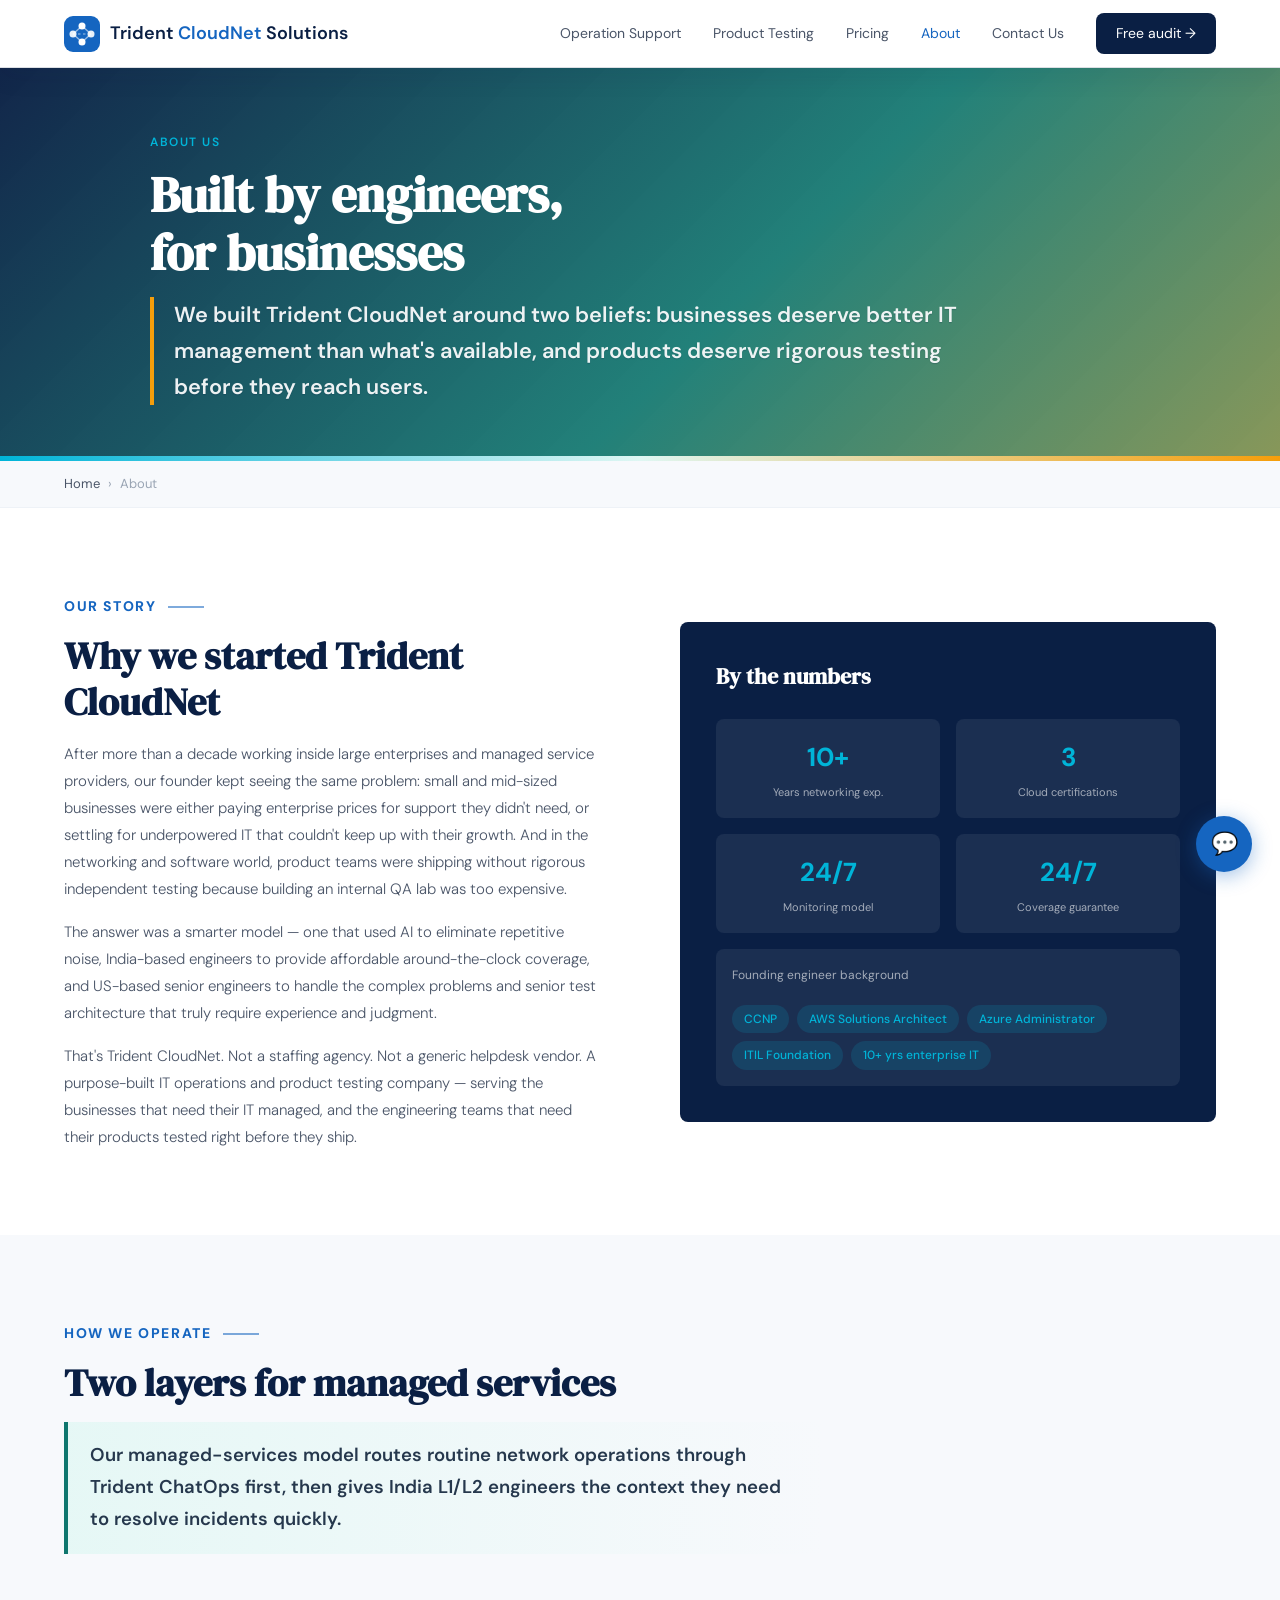
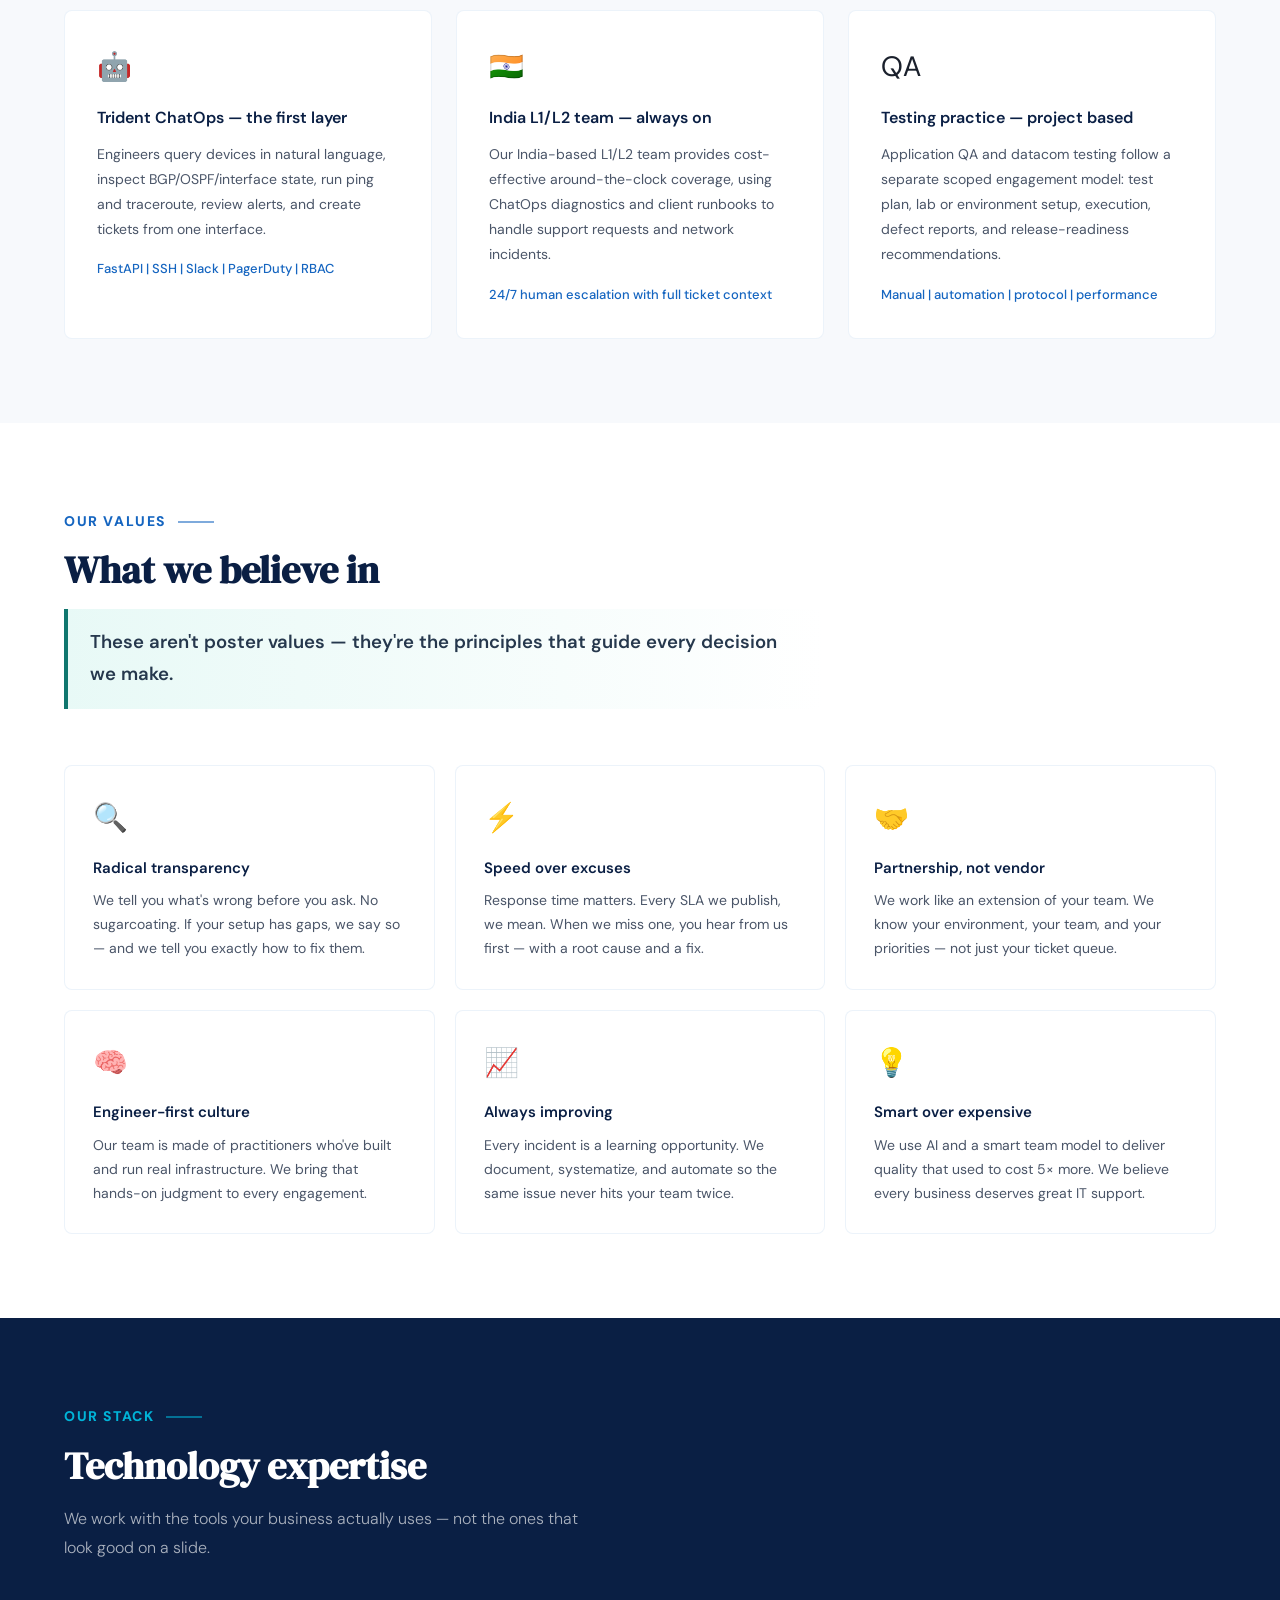
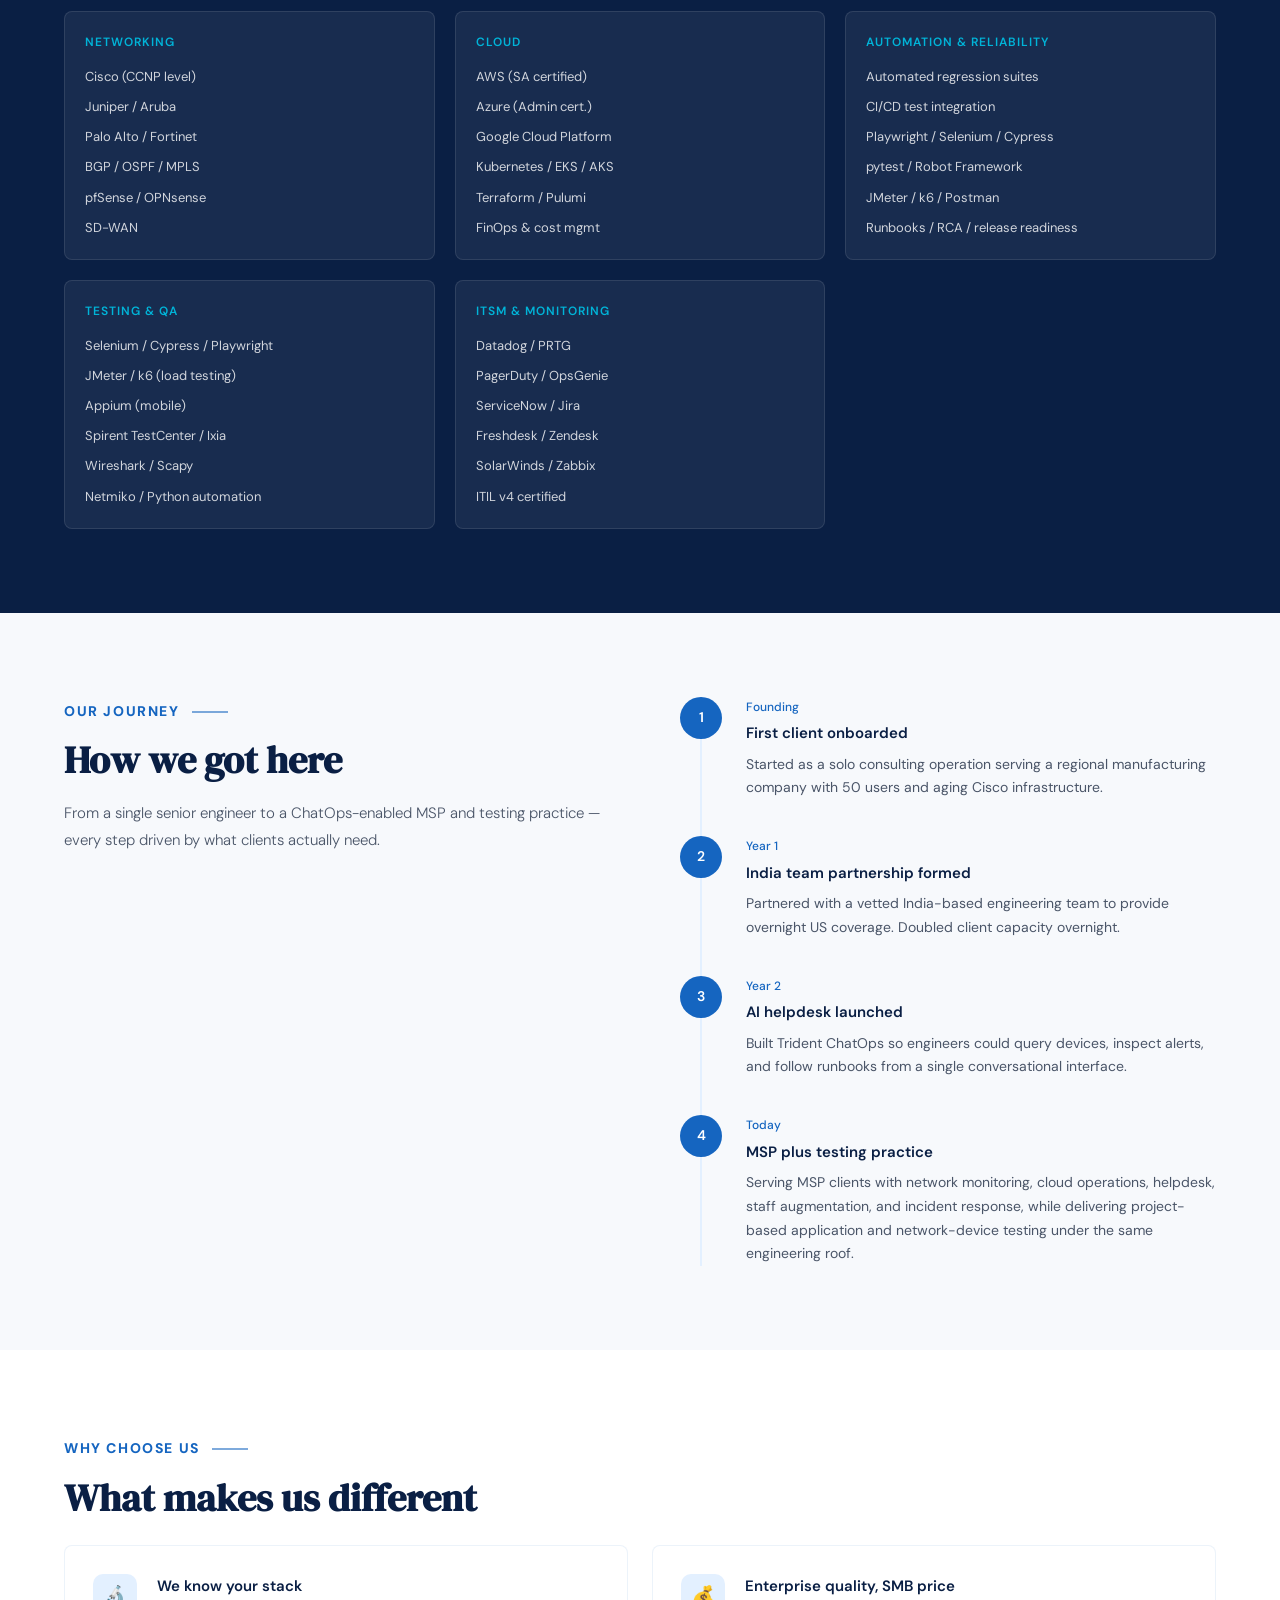
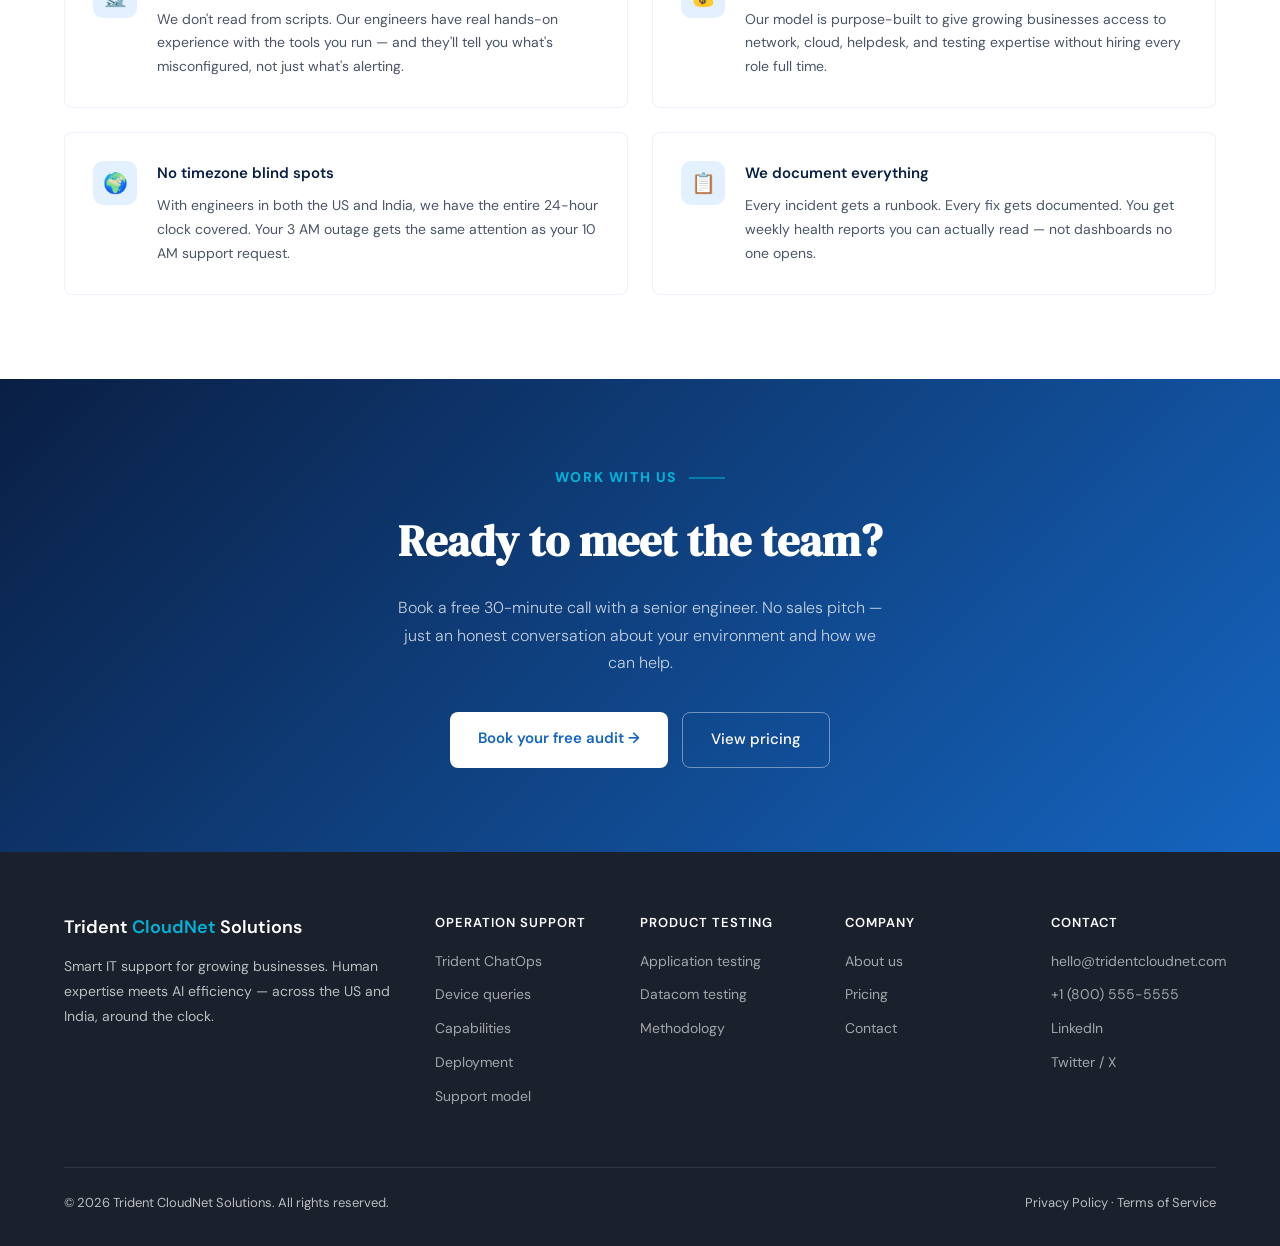
==== commit 1fa820bb: "Refocus site on ChatOps and product testing" ====
--- a/about.html
+++ b/about.html
@@ -4,7 +4,7 @@
 <meta charset="UTF-8"/>
 <meta name="viewport" content="width=device-width, initial-scale=1.0"/>
 <title>About Us – Trident CloudNet Solutions</title>
-<meta name="description" content="Built by engineers with 10+ years in networking, cloud, IT operations, and product testing. Our US + India + AI model serves both MSP and testing clients with equal depth."/>
+<meta name="description" content="Built by engineers with 10+ years in networking, cloud, IT operations, and product testing. Our Trident ChatOps + India L1/L2 model serves MSP clients, while specialist engineers deliver project-based application and datacom testing."/>
 <link rel="preconnect" href="https://fonts.googleapis.com"/>
 <link href="https://fonts.googleapis.com/css2?family=DM+Sans:ital,opsz,wght@0,9..40,300;0,9..40,400;0,9..40,500;0,9..40,600;1,9..40,300&family=DM+Serif+Display:ital@0;1&display=swap" rel="stylesheet"/>
 <link rel="stylesheet" href="css/styles.css"/>
@@ -29,10 +29,11 @@
     <span class="nav-logo-text">Trident <span>CloudNet</span> Solutions</span>
   </a>
   <div class="nav-links">
-    <a href="services.html">Services</a>
-    <a href="index.html#how">How it works</a>
+    <a href="operation-support.html">Operation Support</a>
+    <a href="product-testing.html">Product Testing</a>
     <a href="pricing.html">Pricing</a>
     <a href="about.html" class="active">About</a>
+    <a href="contact.html">Contact Us</a>
     <a href="contact.html" class="nav-cta">Free audit →</a>
   </div>
   <div class="nav-hamburger" onclick="toggleMenu()">
@@ -76,7 +77,7 @@
           <div class="about-stat-box"><div class="num">3</div><div class="lbl">Cloud certifications</div></div>
         </div>
         <div class="about-stat-row">
-          <div class="about-stat-box"><div class="num">99.7%</div><div class="lbl">Avg client uptime</div></div>
+          <div class="about-stat-box"><div class="num">24/7</div><div class="lbl">Monitoring model</div></div>
           <div class="about-stat-box"><div class="num">24/7</div><div class="lbl">Coverage guarantee</div></div>
         </div>
         <div style="background:rgba(255,255,255,0.07);border-radius:8px;padding:16px;margin-top:4px">
@@ -98,26 +99,26 @@
 <section style="background:var(--gray-100)">
   <div class="section-inner">
     <div class="section-eyebrow">How we operate</div>
-    <h2 class="section-title">Three layers that work together</h2>
-    <p class="section-sub">Our US + India + AI model isn't about cutting corners — it's about routing every issue to the right resource at the right cost, every time.</p>
+    <h2 class="section-title">Two layers for managed services</h2>
+    <p class="section-sub">Our managed-services model routes routine network operations through Trident ChatOps first, then gives India L1/L2 engineers the context they need to resolve incidents quickly.</p>
     <div style="display:grid;grid-template-columns:repeat(3,1fr);gap:24px">
       <div style="background:var(--white);border-radius:var(--radius);padding:32px;border:1px solid rgba(21,101,192,0.08)">
         <div style="font-size:28px;margin-bottom:14px">🤖</div>
-        <h3 style="font-size:16px;font-weight:600;color:var(--navy);margin-bottom:10px">AI — the first responder</h3>
-        <p style="font-size:14px;color:var(--gray-600);line-height:1.8">Every ticket is logged, classified, and routed by AI. Known issues are resolved instantly — no human wait time. The AI also suppresses alert noise so engineers only see what matters.</p>
-        <div style="margin-top:16px;font-size:13px;color:var(--blue);font-weight:500">~40% of tickets resolved automatically</div>
+        <h3 style="font-size:16px;font-weight:600;color:var(--navy);margin-bottom:10px">Trident ChatOps — the first layer</h3>
+        <p style="font-size:14px;color:var(--gray-600);line-height:1.8">Engineers query devices in natural language, inspect BGP/OSPF/interface state, run ping and traceroute, review alerts, and create tickets from one interface.</p>
+        <div style="margin-top:16px;font-size:13px;color:var(--blue);font-weight:500">FastAPI | SSH | Slack | PagerDuty | RBAC</div>
       </div>
       <div style="background:var(--white);border-radius:var(--radius);padding:32px;border:1px solid rgba(21,101,192,0.08)">
         <div style="font-size:28px;margin-bottom:14px">🇮🇳</div>
-        <h3 style="font-size:16px;font-weight:600;color:var(--navy);margin-bottom:10px">India team — always on</h3>
-        <p style="font-size:14px;color:var(--gray-600);line-height:1.8">Our India-based L1/L2 team works overnight US hours, providing cost-effective around-the-clock coverage for the issues AI can't resolve. Skilled, experienced, and English-fluent engineers.</p>
-        <div style="margin-top:16px;font-size:13px;color:var(--blue);font-weight:500">Overnight US coverage · ~$30/hr avg cost</div>
+        <h3 style="font-size:16px;font-weight:600;color:var(--navy);margin-bottom:10px">India L1/L2 team — always on</h3>
+        <p style="font-size:14px;color:var(--gray-600);line-height:1.8">Our India-based L1/L2 team provides cost-effective around-the-clock coverage, using ChatOps diagnostics and client runbooks to handle support requests and network incidents.</p>
+        <div style="margin-top:16px;font-size:13px;color:var(--blue);font-weight:500">24/7 human escalation with full ticket context</div>
       </div>
       <div style="background:var(--white);border-radius:var(--radius);padding:32px;border:1px solid rgba(21,101,192,0.08)">
-        <div style="font-size:28px;margin-bottom:14px">🇺🇸</div>
-        <h3 style="font-size:16px;font-weight:600;color:var(--navy);margin-bottom:10px">US team — senior expertise</h3>
-        <p style="font-size:14px;color:var(--gray-600);line-height:1.8">US-based senior engineers handle complex escalations, cloud architecture, major incidents, and strategic advisory. You get enterprise-grade expertise when it truly matters.</p>
-        <div style="margin-top:16px;font-size:13px;color:var(--blue);font-weight:500">CCNP · AWS SA · Azure Admin certified</div>
+        <div style="font-size:28px;margin-bottom:14px">QA</div>
+        <h3 style="font-size:16px;font-weight:600;color:var(--navy);margin-bottom:10px">Testing practice — project based</h3>
+        <p style="font-size:14px;color:var(--gray-600);line-height:1.8">Application QA and datacom testing follow a separate scoped engagement model: test plan, lab or environment setup, execution, defect reports, and release-readiness recommendations.</p>
+        <div style="margin-top:16px;font-size:13px;color:var(--blue);font-weight:500">Manual | automation | protocol | performance</div>
       </div>
     </div>
   </div>
@@ -194,14 +195,14 @@
         </div>
       </div>
       <div style="background:rgba(255,255,255,0.06);border:1px solid rgba(255,255,255,0.1);border-radius:var(--radius);padding:20px">
-        <div style="font-size:12px;font-weight:600;color:var(--accent);text-transform:uppercase;letter-spacing:1px;margin-bottom:14px">DevOps &amp; SRE</div>
+        <div style="font-size:12px;font-weight:600;color:var(--accent);text-transform:uppercase;letter-spacing:1px;margin-bottom:14px">Automation &amp; reliability</div>
         <div style="display:flex;flex-direction:column;gap:8px">
-          <span style="font-size:13px;color:rgba(255,255,255,0.8)">GitHub Actions / GitLab CI</span>
-          <span style="font-size:13px;color:rgba(255,255,255,0.8)">Jenkins / ArgoCD / Flux</span>
-          <span style="font-size:13px;color:rgba(255,255,255,0.8)">Docker / Kubernetes / Helm</span>
-          <span style="font-size:13px;color:rgba(255,255,255,0.8)">Terraform / Ansible / Pulumi</span>
-          <span style="font-size:13px;color:rgba(255,255,255,0.8)">Snyk / Checkov / Trivy</span>
-          <span style="font-size:13px;color:rgba(255,255,255,0.8)">SRE: SLOs / Chaos / Runbooks</span>
+          <span style="font-size:13px;color:rgba(255,255,255,0.8)">Automated regression suites</span>
+          <span style="font-size:13px;color:rgba(255,255,255,0.8)">CI/CD test integration</span>
+          <span style="font-size:13px;color:rgba(255,255,255,0.8)">Playwright / Selenium / Cypress</span>
+          <span style="font-size:13px;color:rgba(255,255,255,0.8)">pytest / Robot Framework</span>
+          <span style="font-size:13px;color:rgba(255,255,255,0.8)">JMeter / k6 / Postman</span>
+          <span style="font-size:13px;color:rgba(255,255,255,0.8)">Runbooks / RCA / release readiness</span>
         </div>
       </div>
       <div style="background:rgba(255,255,255,0.06);border:1px solid rgba(255,255,255,0.1);border-radius:var(--radius);padding:20px">
@@ -237,7 +238,7 @@
       <div>
         <div class="section-eyebrow">Our journey</div>
         <h2 class="section-title">How we got here</h2>
-        <p style="font-size:15px;color:#4A5568;line-height:1.8;font-weight:300">From a single senior engineer to a full US + India operation — every step driven by what clients actually need.</p>
+        <p style="font-size:15px;color:#4A5568;line-height:1.8;font-weight:300">From a single senior engineer to a ChatOps-enabled MSP and testing practice — every step driven by what clients actually need.</p>
       </div>
       <div class="timeline">
         <div class="timeline-item">
@@ -261,15 +262,15 @@
           <div class="timeline-content">
             <div class="timeline-year">Year 2</div>
             <h4>AI helpdesk launched</h4>
-            <p>Built and deployed our first AI chatbot for L1 ticket resolution. Within 90 days, ~35% of tickets were being auto-resolved.</p>
+            <p>Built Trident ChatOps so engineers could query devices, inspect alerts, and follow runbooks from a single conversational interface.</p>
           </div>
         </div>
         <div class="timeline-item">
           <div class="timeline-dot">4</div>
           <div class="timeline-content">
             <div class="timeline-year">Today</div>
-            <h4>Full-stack managed IT provider</h4>
-            <p>Serving clients across the US and India with network monitoring, cloud operations, helpdesk, DevOps (CI/CD, IaC, SRE), application &amp; network testing, and staff augmentation — all under one roof.</p>
+            <h4>MSP plus testing practice</h4>
+            <p>Serving MSP clients with network monitoring, cloud operations, helpdesk, staff augmentation, and incident response, while delivering project-based application and network-device testing under the same engineering roof.</p>
           </div>
         </div>
       </div>
@@ -294,7 +295,7 @@
         <div style="width:44px;height:44px;border-radius:10px;background:var(--blue-pale);display:flex;align-items:center;justify-content:center;flex-shrink:0;font-size:20px">💰</div>
         <div>
           <h3 style="font-size:15px;font-weight:600;color:var(--navy);margin-bottom:8px">Enterprise quality, SMB price</h3>
-          <p style="font-size:14px;color:var(--gray-600);line-height:1.7">Our model is purpose-built to deliver what used to cost $15K+/month for under $4K. Not by cutting quality — by being smarter about how we deploy our team.</p>
+          <p style="font-size:14px;color:var(--gray-600);line-height:1.7">Our model is purpose-built to give growing businesses access to network, cloud, helpdesk, and testing expertise without hiring every role full time.</p>
         </div>
       </div>
       <div style="background:var(--white);border:1px solid rgba(21,101,192,0.08);border-radius:var(--radius);padding:28px;display:flex;gap:20px">
@@ -337,18 +338,22 @@
         <p>Smart IT support for growing businesses. Human expertise meets AI efficiency — across the US and India, around the clock.</p>
       </div>
       <div class="footer-col">
-        <h4>Services</h4>
-        <a href="services.html">Network monitoring</a>
-        <a href="services.html">Cloud operations</a>
-        <a href="services.html">AI helpdesk</a>
-        <a href="services.html">Staff augmentation</a>
-        <a href="services.html">Incident response</a>
-        <a href="services.html#testing">Testing services</a>
+        <h4>Operation Support</h4>
+        <a href="operation-support.html#chatops">Trident ChatOps</a>
+        <a href="operation-support.html#queries">Device queries</a>
+        <a href="operation-support.html#capabilities">Capabilities</a>
+        <a href="operation-support.html#deployment">Deployment</a>
+        <a href="operation-support.html#support-model">Support model</a>
+      </div>
+      <div class="footer-col">
+        <h4>Product Testing</h4>
+        <a href="product-testing.html#application">Application testing</a>
+        <a href="product-testing.html#datacom">Datacom testing</a>
+        <a href="product-testing.html#methodology">Methodology</a>
       </div>
       <div class="footer-col">
         <h4>Company</h4>
         <a href="about.html">About us</a>
-        <a href="index.html#how">How it works</a>
         <a href="pricing.html">Pricing</a>
         <a href="contact.html">Contact</a>
       </div>
@@ -373,15 +378,15 @@
     <div class="chat-header">
       <div class="chat-avatar">🤖</div>
       <div class="chat-header-info">
-        <h4>Trident CloudNet AI Support</h4>
-        <p>Typically replies in seconds</p>
+        <h4>Trident CloudNet Site Assistant</h4>
+        <p>Answers service questions</p>
       </div>
     </div>
     <div class="chat-messages" id="chatMessages">
       <div class="chat-msg bot">Want to learn more about how we work? Ask me anything. 👋</div>
     </div>
     <div class="chat-quick" id="quickBtns">
-      <button class="chat-quick-btn" onclick="quickMsg('What services do you offer?')">Services</button>
+      <button class="chat-quick-btn" onclick="quickMsg('What service lines do you offer?')">Service lines</button>
       <button class="chat-quick-btn" onclick="quickMsg('What is your pricing?')">Pricing</button>
       <button class="chat-quick-btn" onclick="quickMsg('Book a free audit')">Free audit</button>
     </div>
--- a/css/styles.css
+++ b/css/styles.css
@@ -10,6 +10,11 @@
   --blue-light: #1976D2;
   --blue-pale: #E3F0FF;
   --accent: #00B4D8;
+  --teal: #0F766E;
+  --teal-pale: #DFF7F3;
+  --mint: #D1FAE5;
+  --amber: #F59E0B;
+  --amber-pale: #FEF3C7;
   --white: #FFFFFF;
   --gray-100: #F7F9FC;
   --gray-200: #EEF2F7;
@@ -17,13 +22,13 @@
   --gray-600: #4A5568;
   --gray-900: #1A202C;
   --green: #22C55E;
-  --radius: 12px;
+  --radius: 8px;
   --radius-sm: 8px;
   --shadow: 0 4px 24px rgba(10,31,68,0.08);
   --shadow-md: 0 8px 40px rgba(10,31,68,0.13);
 }
 
-html { scroll-behavior: smooth; }
+html { scroll-behavior: smooth; scroll-padding-top: 88px; }
 body { font-family: 'DM Sans', sans-serif; color: var(--gray-900); background: var(--white); font-size: 16px; line-height: 1.7; }
 
 /* ---- NAV ---- */
@@ -31,8 +36,9 @@
   position: sticky; top: 0; z-index: 100;
   display: flex; align-items: center; justify-content: space-between;
   padding: 0 5%; height: 68px;
-  background: rgba(255,255,255,0.96); backdrop-filter: blur(12px);
-  border-bottom: 1px solid rgba(21,101,192,0.1);
+  background: #FFFFFF; backdrop-filter: blur(12px);
+  border-bottom: 1px solid rgba(10,31,68,0.14);
+  box-shadow: 0 8px 26px rgba(10,31,68,0.08);
 }
 .nav-logo { display: flex; align-items: center; gap: 10px; text-decoration: none; }
 .nav-logo svg { width: 36px; height: 36px; }
@@ -41,30 +47,35 @@
 .nav-links { display: flex; align-items: center; gap: 32px; }
 .nav-links a { text-decoration: none; font-size: 14px; color: var(--gray-600); font-weight: 400; transition: color .2s; }
 .nav-links a:hover, .nav-links a.active { color: var(--blue); }
-.nav-cta { background: var(--blue); color: #fff !important; padding: 9px 20px; border-radius: var(--radius-sm); font-size: 14px; font-weight: 500; text-decoration: none; transition: background .2s, transform .1s; display: inline-block; }
-.nav-cta:hover { background: var(--blue-light) !important; transform: translateY(-1px); }
+.nav-cta { background: var(--navy); color: #fff !important; padding: 9px 20px; border-radius: var(--radius-sm); font-size: 14px; font-weight: 500; text-decoration: none; transition: background .2s, transform .1s; display: inline-block; }
+.nav-cta:hover { background: var(--teal) !important; transform: translateY(-1px); }
 .nav-hamburger { display: none; flex-direction: column; gap: 5px; cursor: pointer; padding: 4px; }
 .nav-hamburger span { width: 22px; height: 2px; background: var(--gray-900); border-radius: 2px; }
 
 /* ---- HERO (home) ---- */
 .hero {
-  min-height: 88vh; display: flex; align-items: center;
+  min-height: 84vh; display: flex; align-items: center;
   padding: 80px 5%;
-  background: linear-gradient(135deg, #f0f6ff 0%, #ffffff 50%, #e8f4fb 100%);
+  background:
+    linear-gradient(135deg, rgba(227,240,255,0.78) 0%, rgba(247,251,252,0.98) 44%, rgba(209,250,229,0.5) 100%),
+    repeating-linear-gradient(90deg, rgba(10,31,68,0.055) 0 1px, transparent 1px 92px);
   position: relative; overflow: hidden;
 }
 .hero::before {
-  content: ''; position: absolute; top: -200px; right: -200px;
-  width: 600px; height: 600px; border-radius: 50%;
-  background: radial-gradient(circle, rgba(21,101,192,0.06) 0%, transparent 70%);
+  content: ''; position: absolute; inset: auto 0 0 0;
+  height: 6px;
+  background: linear-gradient(90deg, var(--blue), var(--teal), var(--amber));
   pointer-events: none;
 }
 .hero-inner { max-width: 1200px; margin: 0 auto; display: grid; grid-template-columns: 1fr 1fr; gap: 80px; align-items: center; width: 100%; }
-.hero-badge { display: inline-flex; align-items: center; gap: 8px; background: var(--blue-pale); border: 1px solid rgba(21,101,192,0.2); border-radius: 20px; padding: 6px 16px; font-size: 13px; color: var(--blue); margin-bottom: 24px; font-weight: 500; }
-.hero-badge-dot { width: 7px; height: 7px; border-radius: 50%; background: var(--green); animation: pulse 2s infinite; }
+.hero-badge { display: inline-flex; align-items: center; gap: 10px; background: rgba(223,247,243,0.92); border: 1px solid rgba(15,118,110,0.22); border-radius: 8px; padding: 14px 16px; color: var(--teal); margin-bottom: 30px; font-weight: 700; letter-spacing: 0; line-height: 1; max-width: 100%; box-shadow: 0 10px 28px rgba(15,118,110,0.08); }
+.hero-badge-dot { display: none; }
+.hero-badge span { display: inline-flex; align-items: center; min-height: 34px; padding: 0 14px; border-radius: 6px; font-size: clamp(18px, 1.65vw, 23px); white-space: nowrap; }
+.hero-badge span:first-of-type { background: var(--white); color: var(--navy); box-shadow: inset 0 0 0 1px rgba(15,118,110,0.12); }
+.hero-badge span:last-of-type { background: var(--teal); color: var(--white); }
 @keyframes pulse { 0%,100%{opacity:1;transform:scale(1)} 50%{opacity:.6;transform:scale(1.3)} }
 .hero h1 { font-family: 'DM Serif Display', serif; font-size: clamp(36px, 4.5vw, 56px); line-height: 1.15; color: var(--navy); margin-bottom: 20px; }
-.hero h1 em { font-style: italic; color: var(--blue); }
+.hero h1 em { font-style: italic; color: var(--teal); }
 .hero-sub { font-size: 17px; color: var(--gray-600); max-width: 480px; margin-bottom: 36px; line-height: 1.8; font-weight: 300; }
 .hero-btns { display: flex; gap: 14px; flex-wrap: wrap; margin-bottom: 48px; }
 .hero-trust { display: flex; align-items: center; gap: 16px; flex-wrap: wrap; }
@@ -97,11 +108,11 @@
   background: var(--navy); border-radius: var(--radius-sm); padding: 16px 20px;
   color: white; min-width: 180px; box-shadow: var(--shadow-md);
 }
-.hero-card-float .stat-num { font-size: 28px; font-weight: 600; color: var(--accent); }
+.hero-card-float .stat-num { font-size: 28px; font-weight: 600; color: var(--teal-pale); }
 .hero-card-float .stat-label { font-size: 12px; color: rgba(255,255,255,0.7); margin-top: 2px; }
 .hero-card-float2 {
   position: absolute; top: -24px; left: -24px;
-  background: var(--green); border-radius: var(--radius-sm); padding: 12px 16px;
+  background: var(--teal); border-radius: var(--radius-sm); padding: 12px 16px;
   color: white; box-shadow: var(--shadow);
 }
 .hero-card-float2 .float-text { font-size: 12px; font-weight: 500; }
@@ -109,22 +120,34 @@
 
 /* ---- PAGE HERO (inner pages) ---- */
 .page-hero {
-  background: linear-gradient(135deg, var(--navy) 0%, #1565C0 60%, #1976D2 100%);
-  padding: 80px 5% 70px;
-  text-align: center;
+  background:
+    linear-gradient(135deg, rgba(10,31,68,0.97) 0%, rgba(15,118,110,0.92) 58%, rgba(245,158,11,0.82) 145%),
+    repeating-linear-gradient(135deg, rgba(255,255,255,0.08) 0 1px, transparent 1px 28px);
+  padding: 64px 5% 56px;
+  text-align: left;
   position: relative;
   overflow: hidden;
 }
 .page-hero::before {
-  content: ''; position: absolute; top: -150px; right: -150px;
-  width: 500px; height: 500px; border-radius: 50%;
-  background: radial-gradient(circle, rgba(0,180,216,0.12) 0%, transparent 70%);
+  content: ''; position: absolute; left: 0; right: 0; bottom: 0;
+  height: 5px;
+  background: linear-gradient(90deg, var(--accent), var(--teal-pale), var(--amber));
   pointer-events: none;
 }
-.page-hero-inner { max-width: 720px; margin: 0 auto; position: relative; }
+.page-hero-inner { max-width: 980px; margin: 0 auto; position: relative; }
 .page-hero .eyebrow { font-size: 12px; font-weight: 600; color: var(--accent); text-transform: uppercase; letter-spacing: 1.5px; margin-bottom: 14px; }
-.page-hero h1 { font-family: 'DM Serif Display', serif; font-size: clamp(32px, 4vw, 52px); color: white; line-height: 1.15; margin-bottom: 16px; }
-.page-hero p { font-size: 17px; color: rgba(255,255,255,0.75); font-weight: 300; line-height: 1.8; }
+.page-hero h1 { font-family: 'DM Serif Display', serif; font-size: clamp(32px, 4vw, 50px); color: white; line-height: 1.15; margin-bottom: 16px; max-width: 760px; }
+.page-hero p {
+  font-size: clamp(19px, 1.7vw, 23px);
+  color: rgba(255,255,255,0.92);
+  font-weight: 600;
+  line-height: 1.65;
+  max-width: 820px;
+  text-wrap: pretty;
+  padding-left: 20px;
+  border-left: 4px solid var(--amber);
+  text-shadow: 0 1px 1px rgba(10,31,68,0.22);
+}
 
 /* ---- BREADCRUMB ---- */
 .breadcrumb { background: var(--gray-100); border-bottom: 1px solid var(--gray-200); padding: 12px 5%; }
@@ -134,16 +157,16 @@
 .breadcrumb span { color: var(--gray-400); }
 
 /* ---- STATS BAR ---- */
-.stats-bar { background: var(--navy); padding: 40px 5%; }
+.stats-bar { background: #0B2F3A; padding: 40px 5%; }
 .stats-inner { max-width: 1200px; margin: 0 auto; display: grid; grid-template-columns: repeat(4,1fr); gap: 1px; }
 .stat-box { text-align: center; padding: 0 24px; border-right: 1px solid rgba(255,255,255,0.1); }
 .stat-box:last-child { border: none; }
-.stat-box-num { font-size: 36px; font-weight: 600; color: var(--accent); font-family: 'DM Serif Display', serif; }
+.stat-box-num { font-size: 36px; font-weight: 600; color: var(--teal-pale); font-family: 'DM Serif Display', serif; }
 .stat-box-label { font-size: 13px; color: rgba(255,255,255,0.65); margin-top: 4px; }
 
 /* ---- BUTTONS ---- */
 .btn-primary { background: var(--blue); color: #fff; padding: 14px 28px; border-radius: var(--radius-sm); font-size: 15px; font-weight: 500; text-decoration: none; transition: all .2s; display: inline-block; border: none; cursor: pointer; }
-.btn-primary:hover { background: var(--blue-light); transform: translateY(-2px); box-shadow: 0 8px 24px rgba(21,101,192,0.3); }
+.btn-primary:hover { background: var(--teal); transform: translateY(-2px); box-shadow: 0 8px 24px rgba(15,118,110,0.25); }
 .btn-outline { background: transparent; color: var(--navy); padding: 14px 28px; border-radius: var(--radius-sm); font-size: 15px; font-weight: 500; text-decoration: none; border: 1.5px solid rgba(10,31,68,0.2); transition: all .2s; display: inline-block; cursor: pointer; }
 .btn-outline:hover { border-color: var(--blue); color: var(--blue); }
 .btn-white { background: white; color: var(--blue); padding: 14px 28px; border-radius: var(--radius-sm); font-size: 15px; font-weight: 600; text-decoration: none; transition: all .2s; display: inline-block; }
@@ -152,20 +175,57 @@
 .btn-ghost:hover { background: rgba(255,255,255,0.1); }
 
 /* ---- SECTIONS ---- */
-section { padding: 96px 5%; }
+section { padding: 84px 5%; }
+section[id] { scroll-margin-top: 88px; }
+.section-after-breadcrumb { padding-top: 44px; }
+.compact-section .section-eyebrow { margin-bottom: 8px; }
+.compact-section .section-title { margin-bottom: 10px; }
+.compact-section .section-sub { margin-bottom: 20px; }
+.compact-section .services-grid { gap: 12px; }
+.compact-section .service-card { padding: 20px; }
+.compact-section .how-grid { gap: 12px; }
+.compact-section .how-step { padding: 20px 16px; }
+.compact-section .how-num { margin-bottom: 10px; }
+.compact-section .service-card h3,
+.compact-section .how-step h3 { margin-bottom: 6px; }
+.compact-bottom { padding-bottom: 24px; }
+.compact-top { padding-top: 24px; }
 .section-inner { max-width: 1200px; margin: 0 auto; }
-.section-eyebrow { font-size: 12px; font-weight: 600; color: var(--blue); text-transform: uppercase; letter-spacing: 1.5px; margin-bottom: 12px; }
+.section-eyebrow { display: inline-flex; align-items: center; font-size: 14px; font-weight: 800; color: var(--blue); text-transform: uppercase; letter-spacing: 1.6px; margin-bottom: 14px; }
+.section-eyebrow::after { content: ''; width: 36px; height: 2px; background: currentColor; margin-left: 12px; opacity: .55; }
+.section-eyebrow.prominent { font-size: clamp(18px, 1.8vw, 24px); letter-spacing: 1.2px; color: var(--teal); margin-bottom: 18px; }
+.section-eyebrow.prominent::after { width: 64px; height: 3px; }
 .section-title { font-family: 'DM Serif Display', serif; font-size: clamp(28px, 3vw, 42px); color: var(--navy); line-height: 1.2; margin-bottom: 16px; }
-.section-sub { font-size: 16px; color: var(--gray-600); max-width: 520px; line-height: 1.8; margin-bottom: 56px; font-weight: 300; }
+.section-sub {
+  font-size: clamp(18px, 1.45vw, 21px);
+  color: #26384D;
+  max-width: 760px;
+  line-height: 1.72;
+  margin-bottom: 56px;
+  font-weight: 600;
+  text-wrap: pretty;
+  padding: 18px 22px;
+  border-left: 4px solid var(--teal);
+  border-radius: 0 var(--radius) var(--radius) 0;
+  background: linear-gradient(90deg, rgba(223,247,243,0.72), rgba(255,255,255,0));
+}
+.section-sub.on-dark {
+  color: rgba(255,255,255,0.88);
+  background: linear-gradient(90deg, rgba(0,180,216,0.18), rgba(255,255,255,0.04));
+  border-left-color: var(--accent);
+}
 
 /* ---- SERVICES ---- */
-.services-bg { background: var(--gray-100); }
+.services-bg { background: linear-gradient(180deg, #F7F9FC 0%, #F2FBF8 100%); }
 .services-grid { display: grid; grid-template-columns: repeat(3,1fr); gap: 20px; }
 .service-card { background: var(--white); border-radius: var(--radius); padding: 28px; border: 1px solid rgba(21,101,192,0.08); transition: all .25s; }
 .service-card:hover { transform: translateY(-4px); box-shadow: var(--shadow-md); border-color: rgba(21,101,192,0.2); }
+.services-grid .service-card:nth-child(3n+1) { border-top: 3px solid var(--blue); }
+.services-grid .service-card:nth-child(3n+2) { border-top: 3px solid var(--teal); }
+.services-grid .service-card:nth-child(3n) { border-top: 3px solid var(--amber); }
 .service-icon { width: 44px; height: 44px; border-radius: 10px; display: flex; align-items: center; justify-content: center; margin-bottom: 18px; }
 .service-card h3 { font-size: 16px; font-weight: 600; color: var(--navy); margin-bottom: 8px; }
-.service-card p { font-size: 14px; color: var(--gray-600); line-height: 1.7; }
+.service-card p { font-size: 16px; color: #334155; line-height: 1.72; font-weight: 500; text-wrap: pretty; }
 .service-tag { display: inline-block; font-size: 11px; font-weight: 500; padding: 3px 10px; border-radius: 10px; margin-top: 14px; }
 .service-card .service-features { list-style: none; margin-top: 16px; display: flex; flex-direction: column; gap: 8px; }
 .service-card .service-features li { font-size: 13px; color: var(--gray-600); display: flex; align-items: flex-start; gap: 8px; }
@@ -183,16 +243,16 @@
 .how-step { background: var(--white); border-radius: var(--radius); padding: 28px 22px; border: 1px solid rgba(21,101,192,0.08); position: relative; z-index: 1; text-align: center; }
 .how-num { width: 44px; height: 44px; border-radius: 50%; background: var(--blue); color: white; font-size: 16px; font-weight: 600; display: flex; align-items: center; justify-content: center; margin: 0 auto 18px; }
 .how-step h3 { font-size: 15px; font-weight: 600; color: var(--navy); margin-bottom: 8px; }
-.how-step p { font-size: 13px; color: var(--gray-600); line-height: 1.7; }
+.how-step p { font-size: 15px; color: #334155; line-height: 1.68; font-weight: 500; }
 
 /* ---- AI STACK ---- */
-.ai-bg { background: var(--navy); }
+.ai-bg { background: linear-gradient(135deg, #071B34 0%, #0B2F3A 100%); }
 .ai-bg .section-title { color: var(--white); }
 .ai-bg .section-sub { color: rgba(255,255,255,0.65); }
 .ai-bg .section-eyebrow { color: var(--accent); }
 .ai-flow { display: flex; align-items: center; gap: 0; margin-bottom: 56px; flex-wrap: wrap; }
 .ai-flow-step { background: rgba(255,255,255,0.07); border: 1px solid rgba(255,255,255,0.12); border-radius: var(--radius-sm); padding: 16px 20px; flex: 1; min-width: 140px; }
-.ai-flow-step .ai-step-pct { font-size: 22px; font-weight: 600; color: var(--accent); }
+.ai-flow-step .ai-step-pct { font-size: 22px; font-weight: 600; color: var(--teal-pale); }
 .ai-flow-step .ai-step-label { font-size: 12px; color: rgba(255,255,255,0.65); margin-top: 4px; }
 .ai-flow-arrow { color: rgba(255,255,255,0.3); font-size: 20px; padding: 0 12px; flex-shrink: 0; }
 .ai-cards { display: grid; grid-template-columns: repeat(2,1fr); gap: 16px; }
@@ -205,10 +265,11 @@
 .pricing-grid { display: grid; grid-template-columns: repeat(3,1fr); gap: 24px; }
 .price-card { background: var(--white); border-radius: var(--radius); padding: 32px; border: 1.5px solid rgba(21,101,192,0.1); position: relative; transition: all .2s; }
 .price-card:hover { box-shadow: var(--shadow-md); }
-.price-card.featured { border: 2px solid var(--blue); }
-.price-popular { position: absolute; top: -14px; left: 50%; transform: translateX(-50%); background: var(--blue); color: white; font-size: 12px; font-weight: 600; padding: 4px 18px; border-radius: 20px; white-space: nowrap; }
+.price-card.featured { border: 2px solid var(--teal); box-shadow: 0 12px 38px rgba(15,118,110,0.14); }
+.price-popular { position: absolute; top: -14px; left: 50%; transform: translateX(-50%); background: var(--teal); color: white; font-size: 12px; font-weight: 600; padding: 4px 18px; border-radius: 20px; white-space: nowrap; }
 .price-tier { font-size: 13px; font-weight: 600; color: var(--blue); text-transform: uppercase; letter-spacing: 1px; margin-bottom: 8px; }
 .price-amount { font-size: 42px; font-weight: 700; color: var(--navy); font-family: 'DM Serif Display', serif; }
+.price-card .price-amount { font-size: clamp(28px, 2.7vw, 38px); line-height: 1.15; min-height: 88px; display: flex; align-items: center; }
 .price-amount sub { font-size: 16px; font-weight: 400; color: var(--gray-600); font-family: 'DM Sans', sans-serif; }
 .price-amount sup { font-size: 20px; }
 .price-period { font-size: 13px; color: var(--gray-400); margin-bottom: 8px; }
@@ -313,7 +374,7 @@
 /* ---- FOOTER ---- */
 footer { background: var(--gray-900); padding: 60px 5% 32px; color: rgba(255,255,255,0.7); }
 .footer-inner { max-width: 1200px; margin: 0 auto; }
-.footer-top { display: grid; grid-template-columns: 2fr 1fr 1fr 1fr; gap: 48px; margin-bottom: 48px; }
+.footer-top { display: grid; grid-template-columns: minmax(220px,2fr) repeat(auto-fit,minmax(145px,1fr)); gap: 40px; margin-bottom: 48px; }
 .footer-brand h3 { font-size: 18px; font-weight: 600; color: white; margin-bottom: 12px; }
 .footer-brand h3 span { color: var(--accent); }
 .footer-brand p { font-size: 14px; line-height: 1.8; }
@@ -369,6 +430,11 @@
 }
 @media (max-width: 600px) {
   section { padding: 64px 5%; }
+  .section-after-breadcrumb { padding-top: 34px; }
+  .compact-bottom { padding-bottom: 22px; }
+  .compact-top { padding-top: 22px; }
+  .page-hero p { padding-left: 16px; }
+  .section-sub { padding: 16px 18px; }
   .services-grid, .how-grid, .stats-inner { grid-template-columns: 1fr; }
   .footer-top { grid-template-columns: 1fr; }
   .how-grid::before { display: none; }
